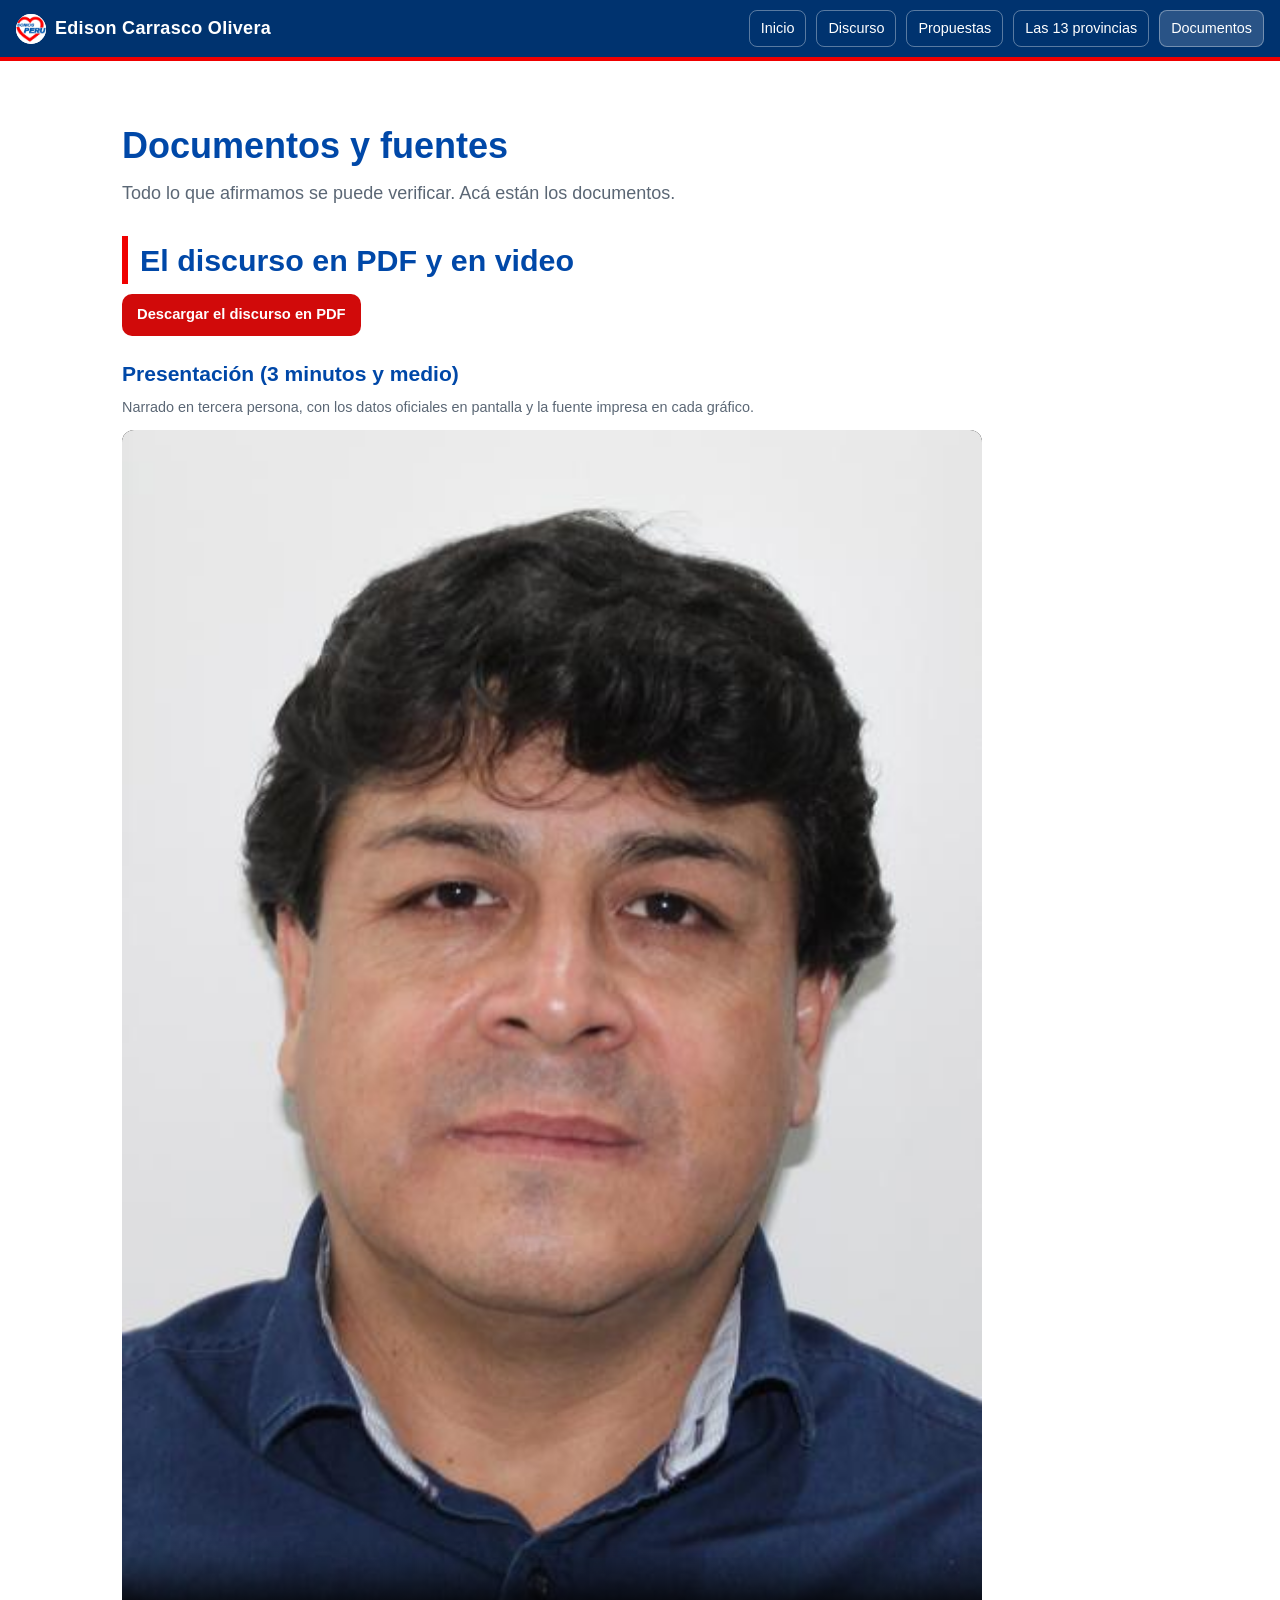
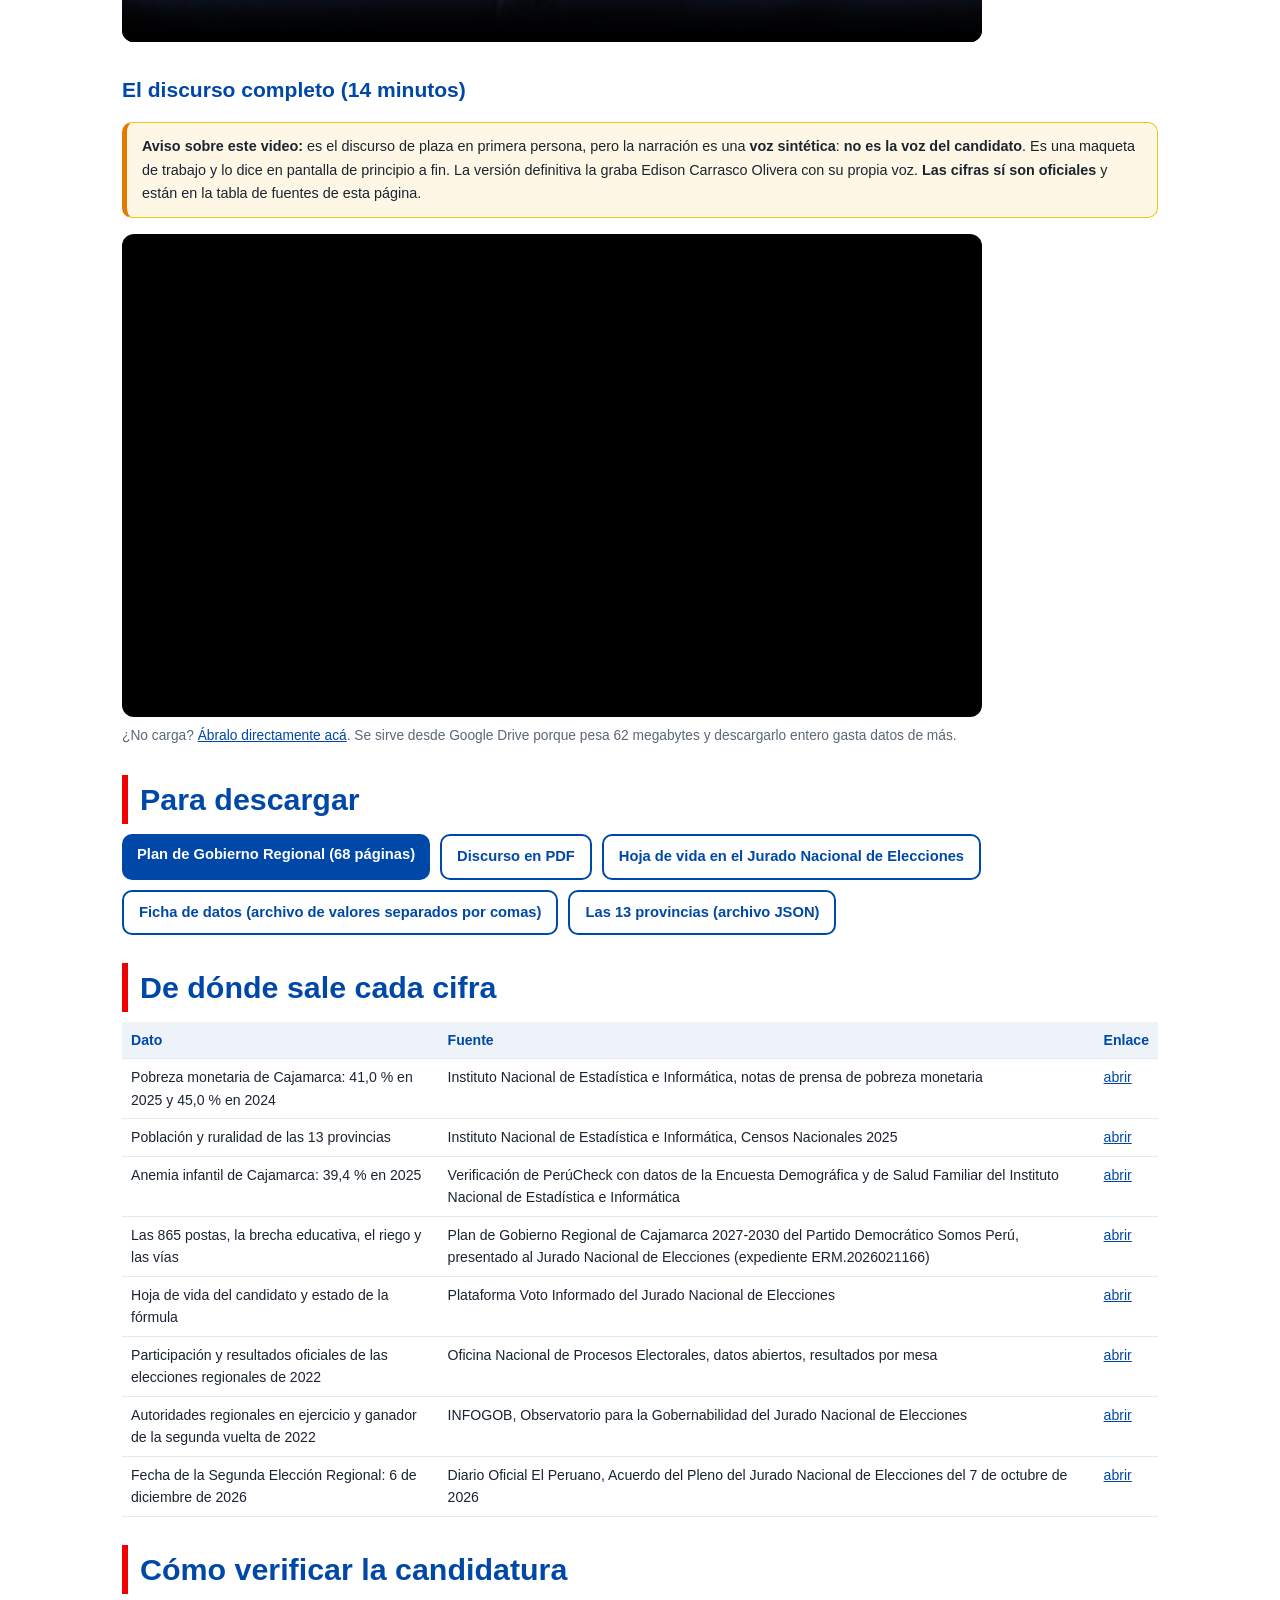
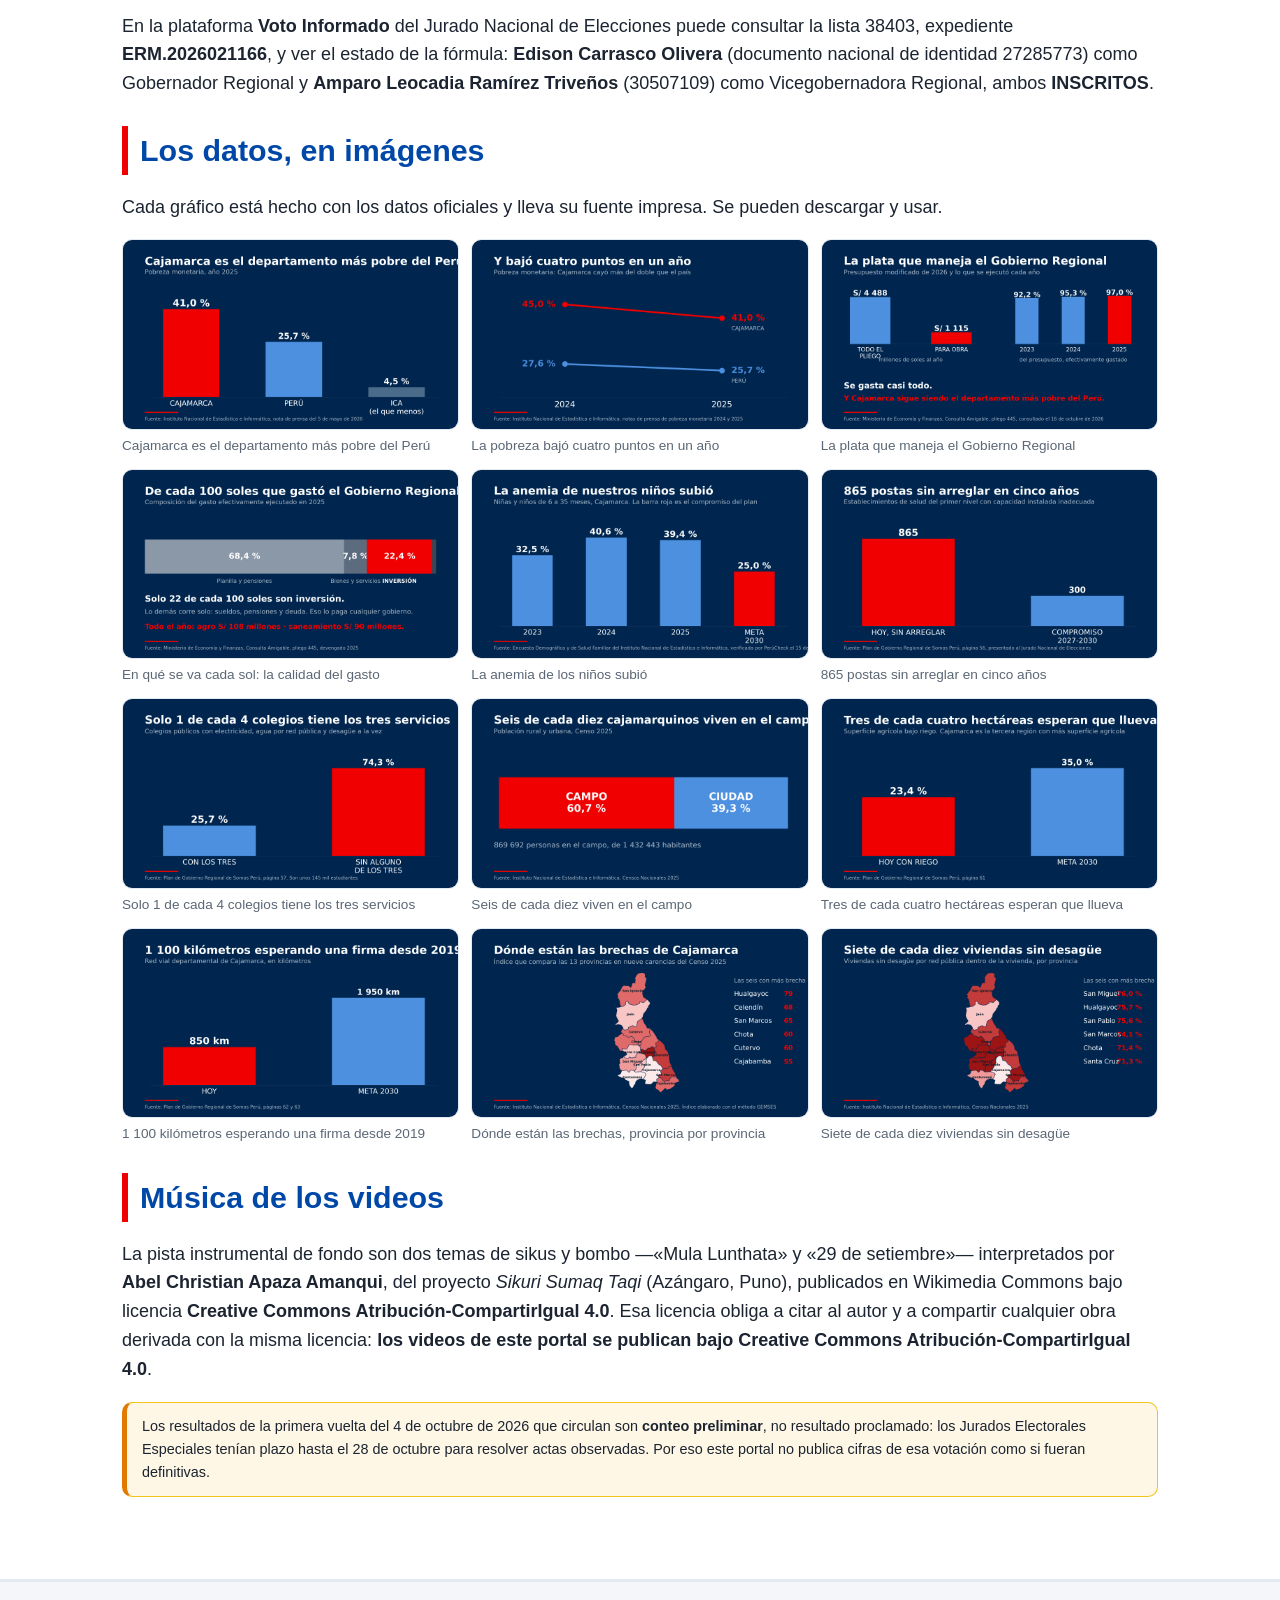
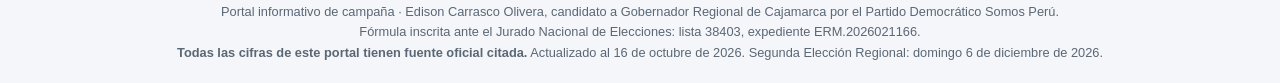
==== documentos.html @ fc95b67a "Video de presentacion en tercera persona y 12 graficos con los datos oficiales El video de presentac" ====
<!DOCTYPE html><html lang="es"><head><meta charset="utf-8"><meta name="viewport" content="width=device-width,initial-scale=1"><title>Documentos y fuentes · Edison Carrasco Olivera · Cajamarca 2026</title><meta name="description" content="Plan de Gobierno, hoja de vida ante el Jurado Nacional de Elecciones y la fuente de cada cifra."><link rel="stylesheet" href="assets/estilo.css?v=1"></head><body><div class="nav"><a class="brand" href="index.html"><img src="img/logo_somos_peru.png" alt="Somos Perú">Edison Carrasco Olivera</a><a class="l" href="index.html">Inicio</a><a class="l" href="discurso.html">Discurso</a><a class="l" href="ejes.html">Propuestas</a><a class="l" href="mapa.html">Las 13 provincias</a><a class="l on" href="documentos.html">Documentos</a></div>
<div class="wrap">
  <h1 style="color:var(--azul);margin-bottom:4px">Documentos y fuentes</h1>
  <p style="color:var(--muted);margin-top:0">Todo lo que afirmamos se puede verificar. Acá están los documentos.</p>

  <h2 class="sec">El discurso en PDF y en video</h2>
  <div class="btns">
    <a class="btn r" href="docs/Discurso_Carrasco_Cajamarca_2V.pdf">Descargar el discurso en PDF</a>
  </div>

  <h3 style="color:var(--azul);margin-bottom:6px">Presentación (3 minutos y medio)</h3>
  <p style="font-size:.9rem;color:var(--muted);margin:0 0 10px">Narrado en tercera persona, con los datos
  oficiales en pantalla y la fuente impresa en cada gráfico.</p>
  <video controls preload="metadata" playsinline style="width:100%;max-width:860px;border-radius:12px;background:#000"
         poster="img/carrasco_jne.jpg">
    <source src="docs/Video_Presentacion_Carrasco_Cajamarca.mp4" type="video/mp4">
    <track kind="subtitles" srclang="es" label="Español" src="docs/Video_Presentacion_Carrasco_Cajamarca.srt" default>
    Su navegador no puede reproducir el video. <a href="docs/Video_Presentacion_Carrasco_Cajamarca.mp4">Descárguelo acá</a>.
  </video>

  <h3 style="color:var(--azul);margin:22px 0 6px">El discurso completo (14 minutos)</h3>
  <div class="aviso"><b>Aviso sobre este video:</b> es el discurso de plaza en primera persona, pero la
  narración es una <b>voz sintética</b>: <b>no es la voz del candidato</b>. Es una maqueta de trabajo y lo
  dice en pantalla de principio a fin. La versión definitiva la graba Edison Carrasco Olivera con su propia
  voz. <b>Las cifras sí son oficiales</b> y están en la tabla de fuentes de esta página.</div>
  <div style="position:relative;width:100%;max-width:860px;aspect-ratio:16/9;border-radius:12px;overflow:hidden;background:#000">
    <iframe src="https://drive.google.com/file/d/1N2qUajOAjDN8LZeUhfcZclgG0S1lV17g/preview" allow="autoplay" allowfullscreen
            style="position:absolute;inset:0;width:100%;height:100%;border:0"
            title="Discurso completo de Edison Carrasco Olivera"></iframe>
  </div>
  <p style="font-size:.86rem;color:var(--muted);margin:8px 0 0">¿No carga?
  <a href="https://drive.google.com/file/d/1N2qUajOAjDN8LZeUhfcZclgG0S1lV17g/view" target="_blank" rel="noopener">Ábralo directamente acá</a>.
  Se sirve desde Google Drive porque pesa 62 megabytes y descargarlo entero gasta datos de más.</p>

  <h2 class="sec">Para descargar</h2>
  <div class="btns">
    <a class="btn" href="docs/plan_gobierno_somosperu_cajamarca.pdf">Plan de Gobierno Regional (68 páginas)</a>
    <a class="btn o" href="docs/Discurso_Carrasco_Cajamarca_2V.pdf">Discurso en PDF</a>
    <a class="btn o" href="https://votoinformado.jne.gob.pe/candidatos/hoja-vida/Hfk-Vvo4mOYxMpooA7Ka4Dhn9FzuBptI"
       target="_blank" rel="noopener">Hoja de vida en el Jurado Nacional de Elecciones</a>
    <a class="btn o" href="datos/ficha_datos.csv">Ficha de datos (archivo de valores separados por comas)</a>
    <a class="btn o" href="datos/provincias_cajamarca.json">Las 13 provincias (archivo JSON)</a>
  </div>

  <h2 class="sec">De dónde sale cada cifra</h2>
  <div class="tablewrap"><table class="t"><thead><tr><th>Dato</th><th>Fuente</th><th>Enlace</th></tr></thead>
  <tbody><tr><td>Pobreza monetaria de Cajamarca: 41,0 % en 2025 y 45,0 % en 2024</td><td>Instituto Nacional de Estadística e Informática, notas de prensa de pobreza monetaria</td><td><a href="https://www.gob.pe/institucion/inei/noticias/1387366-inei-pobreza-monetaria-alcanzo-al-25-7-de-la-poblacion-en-el-peru-durante-el-ano-2025" target="_blank" rel="noopener">abrir</a></td></tr><tr><td>Población y ruralidad de las 13 provincias</td><td>Instituto Nacional de Estadística e Informática, Censos Nacionales 2025</td><td><a href="https://censos2025.inei.gob.pe/resultados/descarga-de-datos/cuadros-estadisticos/tabulados/tabulados-poblacion" target="_blank" rel="noopener">abrir</a></td></tr><tr><td>Anemia infantil de Cajamarca: 39,4 % en 2025</td><td>Verificación de PerúCheck con datos de la Encuesta Demográfica y de Salud Familiar del Instituto Nacional de Estadística e Informática</td><td><a href="https://elbuho.pe/2026/10/segunda-vuelta-en-cajamarca-app-y-somos-peru-presentaron-cifras-equivocadas-sobre-anemia-infantil-en-planes-de-gobierno/" target="_blank" rel="noopener">abrir</a></td></tr><tr><td>Las 865 postas, la brecha educativa, el riego y las vías</td><td>Plan de Gobierno Regional de Cajamarca 2027-2030 del Partido Democrático Somos Perú, presentado al Jurado Nacional de Elecciones (expediente ERM.2026021166)</td><td><a href="https://votoinformado.jne.gob.pe/mpesije/docs/94c85c6d-c6ca-4ec0-ac9b-ed43d3d79d2b.pdf" target="_blank" rel="noopener">abrir</a></td></tr><tr><td>Hoja de vida del candidato y estado de la fórmula</td><td>Plataforma Voto Informado del Jurado Nacional de Elecciones</td><td><a href="https://votoinformado.jne.gob.pe/candidatos/hoja-vida/Hfk-Vvo4mOYxMpooA7Ka4Dhn9FzuBptI" target="_blank" rel="noopener">abrir</a></td></tr><tr><td>Participación y resultados oficiales de las elecciones regionales de 2022</td><td>Oficina Nacional de Procesos Electorales, datos abiertos, resultados por mesa</td><td><a href="https://www.datosabiertos.gob.pe/dataset/resultados-por-mesa-de-las-elecciones-de-gobernadores-y-vicegobernadores-regionales-2022" target="_blank" rel="noopener">abrir</a></td></tr><tr><td>Autoridades regionales en ejercicio y ganador de la segunda vuelta de 2022</td><td>INFOGOB, Observatorio para la Gobernabilidad del Jurado Nacional de Elecciones</td><td><a href="https://infogob.jne.gob.pe/Localidad/Peru/cajamarca_procesos-electorales_SHD5KdvhNg==72" target="_blank" rel="noopener">abrir</a></td></tr><tr><td>Fecha de la Segunda Elección Regional: 6 de diciembre de 2026</td><td>Diario Oficial El Peruano, Acuerdo del Pleno del Jurado Nacional de Elecciones del 7 de octubre de 2026</td><td><a href="https://elperuano.pe/noticia/306580-jne-oficializa-el-6-de-diciembre-como-fecha-de-la-segunda-vuelta-regional" target="_blank" rel="noopener">abrir</a></td></tr></tbody></table></div>

  <h2 class="sec">Cómo verificar la candidatura</h2>
  <p>En la plataforma <b>Voto Informado</b> del Jurado Nacional de Elecciones puede consultar la lista 38403,
  expediente <b>ERM.2026021166</b>, y ver el estado de la fórmula: <b>Edison Carrasco Olivera</b> (documento
  nacional de identidad 27285773) como Gobernador Regional y <b>Amparo Leocadia Ramírez Triveños</b> (30507109)
  como Vicegobernadora Regional, ambos <b>INSCRITOS</b>.</p>
  <h2 class="sec">Los datos, en imágenes</h2>
  <p>Cada gráfico está hecho con los datos oficiales y lleva su fuente impresa. Se pueden descargar y usar.</p>
  <div style="display:grid;grid-template-columns:repeat(auto-fit,minmax(300px,1fr));gap:12px">
<a href="img/graficos/01_pobreza_comparada.png" target="_blank" rel="noopener" style="text-decoration:none"><img src="img/graficos/01_pobreza_comparada.png" alt="Cajamarca es el departamento más pobre del Perú" loading="lazy" style="width:100%;border-radius:10px;border:1px solid var(--linea);display:block"><span style="display:block;font-size:.85rem;color:var(--muted);margin-top:5px">Cajamarca es el departamento más pobre del Perú</span></a><a href="img/graficos/02_pobreza_bajo.png" target="_blank" rel="noopener" style="text-decoration:none"><img src="img/graficos/02_pobreza_bajo.png" alt="La pobreza bajó cuatro puntos en un año" loading="lazy" style="width:100%;border-radius:10px;border:1px solid var(--linea);display:block"><span style="display:block;font-size:.85rem;color:var(--muted);margin-top:5px">La pobreza bajó cuatro puntos en un año</span></a><a href="img/graficos/11_presupuesto.png" target="_blank" rel="noopener" style="text-decoration:none"><img src="img/graficos/11_presupuesto.png" alt="La plata que maneja el Gobierno Regional" loading="lazy" style="width:100%;border-radius:10px;border:1px solid var(--linea);display:block"><span style="display:block;font-size:.85rem;color:var(--muted);margin-top:5px">La plata que maneja el Gobierno Regional</span></a><a href="img/graficos/12_calidad_gasto.png" target="_blank" rel="noopener" style="text-decoration:none"><img src="img/graficos/12_calidad_gasto.png" alt="En qué se va cada sol: la calidad del gasto" loading="lazy" style="width:100%;border-radius:10px;border:1px solid var(--linea);display:block"><span style="display:block;font-size:.85rem;color:var(--muted);margin-top:5px">En qué se va cada sol: la calidad del gasto</span></a><a href="img/graficos/03_anemia_serie.png" target="_blank" rel="noopener" style="text-decoration:none"><img src="img/graficos/03_anemia_serie.png" alt="La anemia de los niños subió" loading="lazy" style="width:100%;border-radius:10px;border:1px solid var(--linea);display:block"><span style="display:block;font-size:.85rem;color:var(--muted);margin-top:5px">La anemia de los niños subió</span></a><a href="img/graficos/07_postas.png" target="_blank" rel="noopener" style="text-decoration:none"><img src="img/graficos/07_postas.png" alt="865 postas sin arreglar en cinco años" loading="lazy" style="width:100%;border-radius:10px;border:1px solid var(--linea);display:block"><span style="display:block;font-size:.85rem;color:var(--muted);margin-top:5px">865 postas sin arreglar en cinco años</span></a><a href="img/graficos/08_colegios.png" target="_blank" rel="noopener" style="text-decoration:none"><img src="img/graficos/08_colegios.png" alt="Solo 1 de cada 4 colegios tiene los tres servicios" loading="lazy" style="width:100%;border-radius:10px;border:1px solid var(--linea);display:block"><span style="display:block;font-size:.85rem;color:var(--muted);margin-top:5px">Solo 1 de cada 4 colegios tiene los tres servicios</span></a><a href="img/graficos/06_ruralidad.png" target="_blank" rel="noopener" style="text-decoration:none"><img src="img/graficos/06_ruralidad.png" alt="Seis de cada diez viven en el campo" loading="lazy" style="width:100%;border-radius:10px;border:1px solid var(--linea);display:block"><span style="display:block;font-size:.85rem;color:var(--muted);margin-top:5px">Seis de cada diez viven en el campo</span></a><a href="img/graficos/09_riego.png" target="_blank" rel="noopener" style="text-decoration:none"><img src="img/graficos/09_riego.png" alt="Tres de cada cuatro hectáreas esperan que llueva" loading="lazy" style="width:100%;border-radius:10px;border:1px solid var(--linea);display:block"><span style="display:block;font-size:.85rem;color:var(--muted);margin-top:5px">Tres de cada cuatro hectáreas esperan que llueva</span></a><a href="img/graficos/10_vias.png" target="_blank" rel="noopener" style="text-decoration:none"><img src="img/graficos/10_vias.png" alt="1 100 kilómetros esperando una firma desde 2019" loading="lazy" style="width:100%;border-radius:10px;border:1px solid var(--linea);display:block"><span style="display:block;font-size:.85rem;color:var(--muted);margin-top:5px">1 100 kilómetros esperando una firma desde 2019</span></a><a href="img/graficos/05_mapa_brecha.png" target="_blank" rel="noopener" style="text-decoration:none"><img src="img/graficos/05_mapa_brecha.png" alt="Dónde están las brechas, provincia por provincia" loading="lazy" style="width:100%;border-radius:10px;border:1px solid var(--linea);display:block"><span style="display:block;font-size:.85rem;color:var(--muted);margin-top:5px">Dónde están las brechas, provincia por provincia</span></a><a href="img/graficos/04_mapa_desague.png" target="_blank" rel="noopener" style="text-decoration:none"><img src="img/graficos/04_mapa_desague.png" alt="Siete de cada diez viviendas sin desagüe" loading="lazy" style="width:100%;border-radius:10px;border:1px solid var(--linea);display:block"><span style="display:block;font-size:.85rem;color:var(--muted);margin-top:5px">Siete de cada diez viviendas sin desagüe</span></a>
  </div>

  <h2 class="sec">Música de los videos</h2>
  <p>La pista instrumental de fondo son dos temas de sikus y bombo —«Mula Lunthata» y «29 de setiembre»—
  interpretados por <b>Abel Christian Apaza Amanqui</b>, del proyecto <i>Sikuri Sumaq Taqi</i> (Azángaro, Puno),
  publicados en Wikimedia Commons bajo licencia <b>Creative Commons Atribución-CompartirIgual 4.0</b>.
  Esa licencia obliga a citar al autor y a compartir cualquier obra derivada con la misma licencia:
  <b>los videos de este portal se publican bajo Creative Commons Atribución-CompartirIgual 4.0</b>.</p>

  <div class="aviso">Los resultados de la primera vuelta del 4 de octubre de 2026 que circulan son
  <b>conteo preliminar</b>, no resultado proclamado: los Jurados Electorales Especiales tenían plazo hasta el
  28 de octubre para resolver actas observadas. Por eso este portal no publica cifras de esa votación como si
  fueran definitivas.</div>
</div><footer>Portal informativo de campaña · Edison Carrasco Olivera, candidato a Gobernador Regional de Cajamarca por el Partido Democrático Somos Perú.<br>Fórmula inscrita ante el Jurado Nacional de Elecciones: lista 38403, expediente ERM.2026021166.<br><b>Todas las cifras de este portal tienen fuente oficial citada.</b> Actualizado al 16 de octubre de 2026. Segunda Elección Regional: domingo 6 de diciembre de 2026.</footer></body></html>
---- assets/estilo.css ----
:root{
  --rojo:#d10a0a;--rojo-vivo:#f00000;--azul:#0048a8;--azul-osc:#00336f;
  --gris:#f4f6f9;--txt:#1b2430;--muted:#5b6775;--linea:#e3e9f1;
  /* semáforo GEMSES: semántico, no se cambia por marca */
  --critico:#b3261e;--alto:#e07a00;--medio:#e0c200;--bajo:#2e7d32;
}
*{box-sizing:border-box}html{scroll-behavior:smooth}
body{margin:0;font-family:Segoe UI,Roboto,Helvetica,Arial,sans-serif;color:var(--txt);background:#fff;
 line-height:1.6;font-size:clamp(15px,1.05vw + 10px,18px)}
a{color:var(--azul)}
.nav{position:sticky;top:0;z-index:30;background:var(--azul-osc);color:#fff;display:flex;align-items:center;
 gap:10px;padding:10px 16px;flex-wrap:wrap;border-bottom:4px solid var(--rojo-vivo)}
.nav .brand{font-weight:800;letter-spacing:.3px;flex:1;min-width:170px;text-decoration:none;color:#fff;
 display:flex;align-items:center;gap:9px}
.nav .brand img{height:30px;width:30px;border-radius:50%;background:#fff;object-fit:contain}
.nav a.l{color:#fff;text-decoration:none;padding:6px 11px;border-radius:8px;font-size:.9rem;
 border:1px solid rgba(255,255,255,.35)}
.nav a.l.on,.nav a.l:hover{background:rgba(255,255,255,.16)}
.hero{background:linear-gradient(165deg,#00264f,var(--azul))}
.hero .ph{display:flex;align-items:center;justify-content:center;gap:clamp(12px,4vw,48px);
 padding:clamp(14px,3vw,30px);flex-wrap:wrap}
.hero img.foto{display:block;max-width:min(100%,330px);max-height:60vh;width:auto;height:auto;border-radius:14px;
 box-shadow:0 10px 30px rgba(0,0,0,.4);border:4px solid var(--rojo-vivo)}
.hero img.logo{width:clamp(110px,15vw,180px);height:auto;background:#fff;border-radius:14px;padding:8px}
.hero .ov{background:var(--azul-osc);color:#fff;padding:clamp(14px,3vw,28px) clamp(16px,5vw,60px);
 text-align:center;border-top:5px solid var(--rojo-vivo)}
.hero h1{margin:0;font-size:clamp(1.55rem,4.4vw,2.9rem);line-height:1.12}
.hero p{margin:7px 0 0;font-size:clamp(.95rem,1.8vw,1.2rem);opacity:.95}
.hero .fecha{color:#ffd9d9;font-weight:800;font-size:clamp(1.05rem,2.3vw,1.5rem);margin-top:10px}
.wrap{max-width:1100px;margin:0 auto;padding:clamp(14px,3vw,32px)}
.cards{display:grid;grid-template-columns:repeat(auto-fit,minmax(230px,1fr));gap:14px}
.card{background:#fff;border:1px solid var(--linea);border-radius:14px;padding:18px;
 box-shadow:0 2px 12px rgba(0,51,111,.07);text-decoration:none;color:var(--txt);display:block;transition:transform .15s}
.card:hover{transform:translateY(-2px)}
.card h3{margin:0 0 6px;color:var(--azul);font-size:1.1rem}
.card p{margin:0;color:var(--muted);font-size:.92rem}
.kpis{display:grid;grid-template-columns:repeat(auto-fit,minmax(160px,1fr));gap:10px;margin:18px 0}
.kpi{background:linear-gradient(180deg,#fff,var(--gris));border:1px solid var(--linea);border-radius:12px;
 padding:13px;border-top:3px solid var(--rojo-vivo)}
.kpi b{display:block;font-size:clamp(1.3rem,3vw,1.85rem);color:var(--azul);line-height:1.1}
.kpi small{color:var(--muted);font-size:.82rem;display:block;margin-top:3px}
h2.sec{color:var(--azul);font-size:clamp(1.3rem,2.6vw,1.9rem);margin:28px 0 10px;
 border-left:6px solid var(--rojo-vivo);padding-left:12px}
.doc p{text-align:justify;margin:0 0 .95em}
.doc h2{color:var(--azul);margin-top:1.7em;font-size:clamp(1.15rem,2.2vw,1.5rem)}
.doc blockquote{margin:0 0 1em;padding:9px 14px;border-left:4px solid var(--rojo-vivo);background:var(--gris);
 color:var(--muted);font-size:.92rem}
.btns{display:flex;gap:10px;flex-wrap:wrap;margin:10px 0 18px}
.btn{display:inline-block;background:var(--azul);color:#fff;text-decoration:none;padding:9px 15px;
 border-radius:10px;font-weight:600;font-size:.92rem}
.btn.o{background:#fff;color:var(--azul);border:2px solid var(--azul)}
.btn.r{background:var(--rojo);color:#fff}
footer{background:var(--gris);color:var(--muted);font-size:.8rem;padding:20px;text-align:center;
 margin-top:34px;line-height:1.6;border-top:3px solid var(--linea)}
table.t{width:100%;border-collapse:collapse;font-size:.88rem}
table.t th,table.t td{padding:7px 9px;border-bottom:1px solid var(--linea);text-align:left;vertical-align:top}
table.t th{background:#eef3fa;color:var(--azul);position:sticky;top:0}
table.t td.n,table.t th.n{text-align:right;font-variant-numeric:tabular-nums}
.tablewrap{overflow-x:auto;-webkit-overflow-scrolling:touch;max-height:70vh}
.eje{scroll-margin-top:72px;border-radius:16px;padding:clamp(16px,3vw,28px);margin:14px 0;color:#fff;
 background:linear-gradient(135deg,var(--azul-osc),var(--azul));box-shadow:0 6px 22px rgba(0,51,111,.18)}
.eje.alt{background:linear-gradient(135deg,#8c0b0b,var(--rojo))}
.eje .n{font-size:.82rem;opacity:.85;letter-spacing:2px;text-transform:uppercase}
.eje h2{margin:4px 0 10px;font-size:clamp(1.2rem,2.8vw,1.75rem);line-height:1.18;color:#fff;border:0;padding:0}
.eje .grid{display:grid;grid-template-columns:repeat(auto-fit,minmax(235px,1fr));gap:12px}
.eje .box{background:rgba(255,255,255,.12);border:1px solid rgba(255,255,255,.22);border-radius:12px;padding:13px}
.eje .box h4{margin:0 0 5px;font-size:.95rem;text-transform:uppercase;letter-spacing:.5px;opacity:.9}
.eje .box p{margin:0;font-size:.93rem}
.badge{display:inline-block;padding:2px 9px;border-radius:999px;font-size:.74rem;font-weight:700;color:#fff}
.badge.CRITICO{background:var(--critico)}.badge.ALTO{background:var(--alto)}
.badge.MEDIO{background:var(--medio);color:#3a3000}.badge.BAJO{background:var(--bajo)}
.aviso{background:#fff7e6;border:1px solid #f0c419;border-left:5px solid #e07a00;border-radius:10px;
 padding:12px 15px;font-size:.9rem;margin:16px 0}
@media (max-width:520px){.nav .brand{min-width:100%}.hero img.logo{width:92px}}
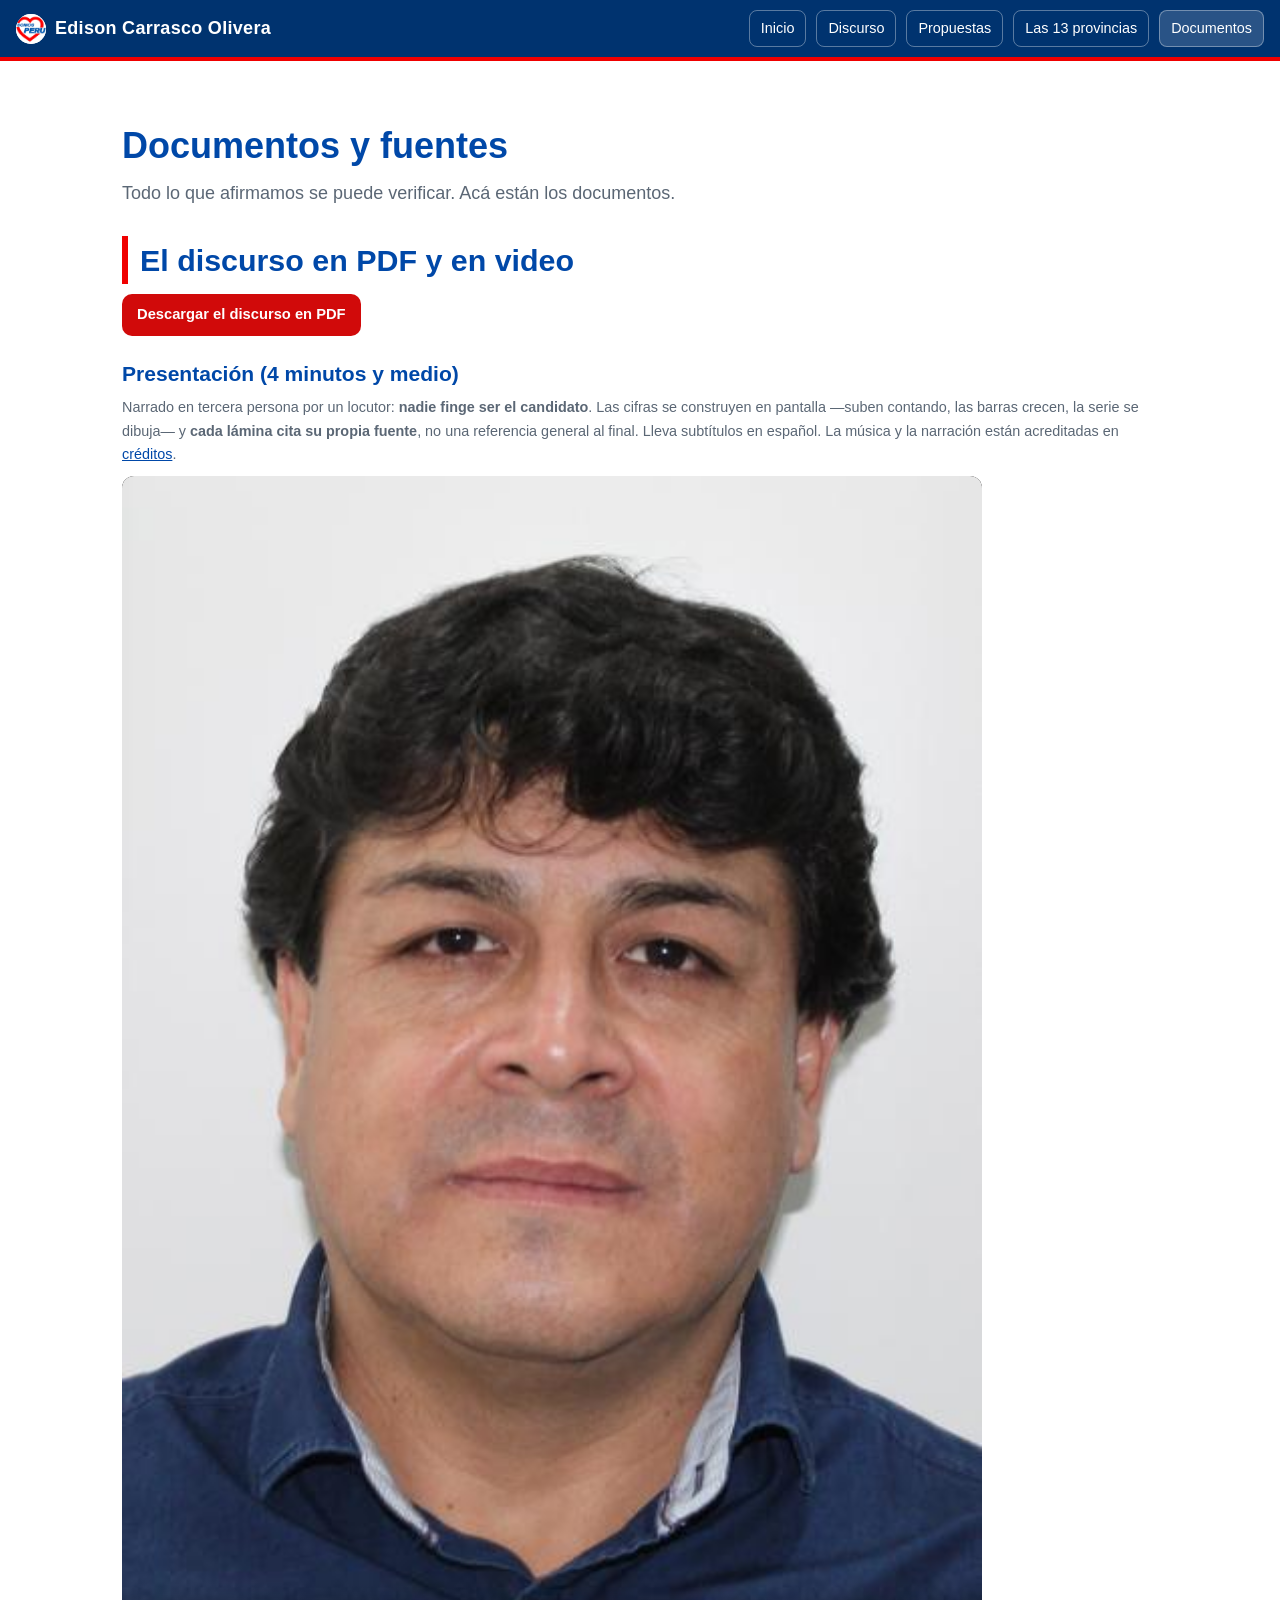
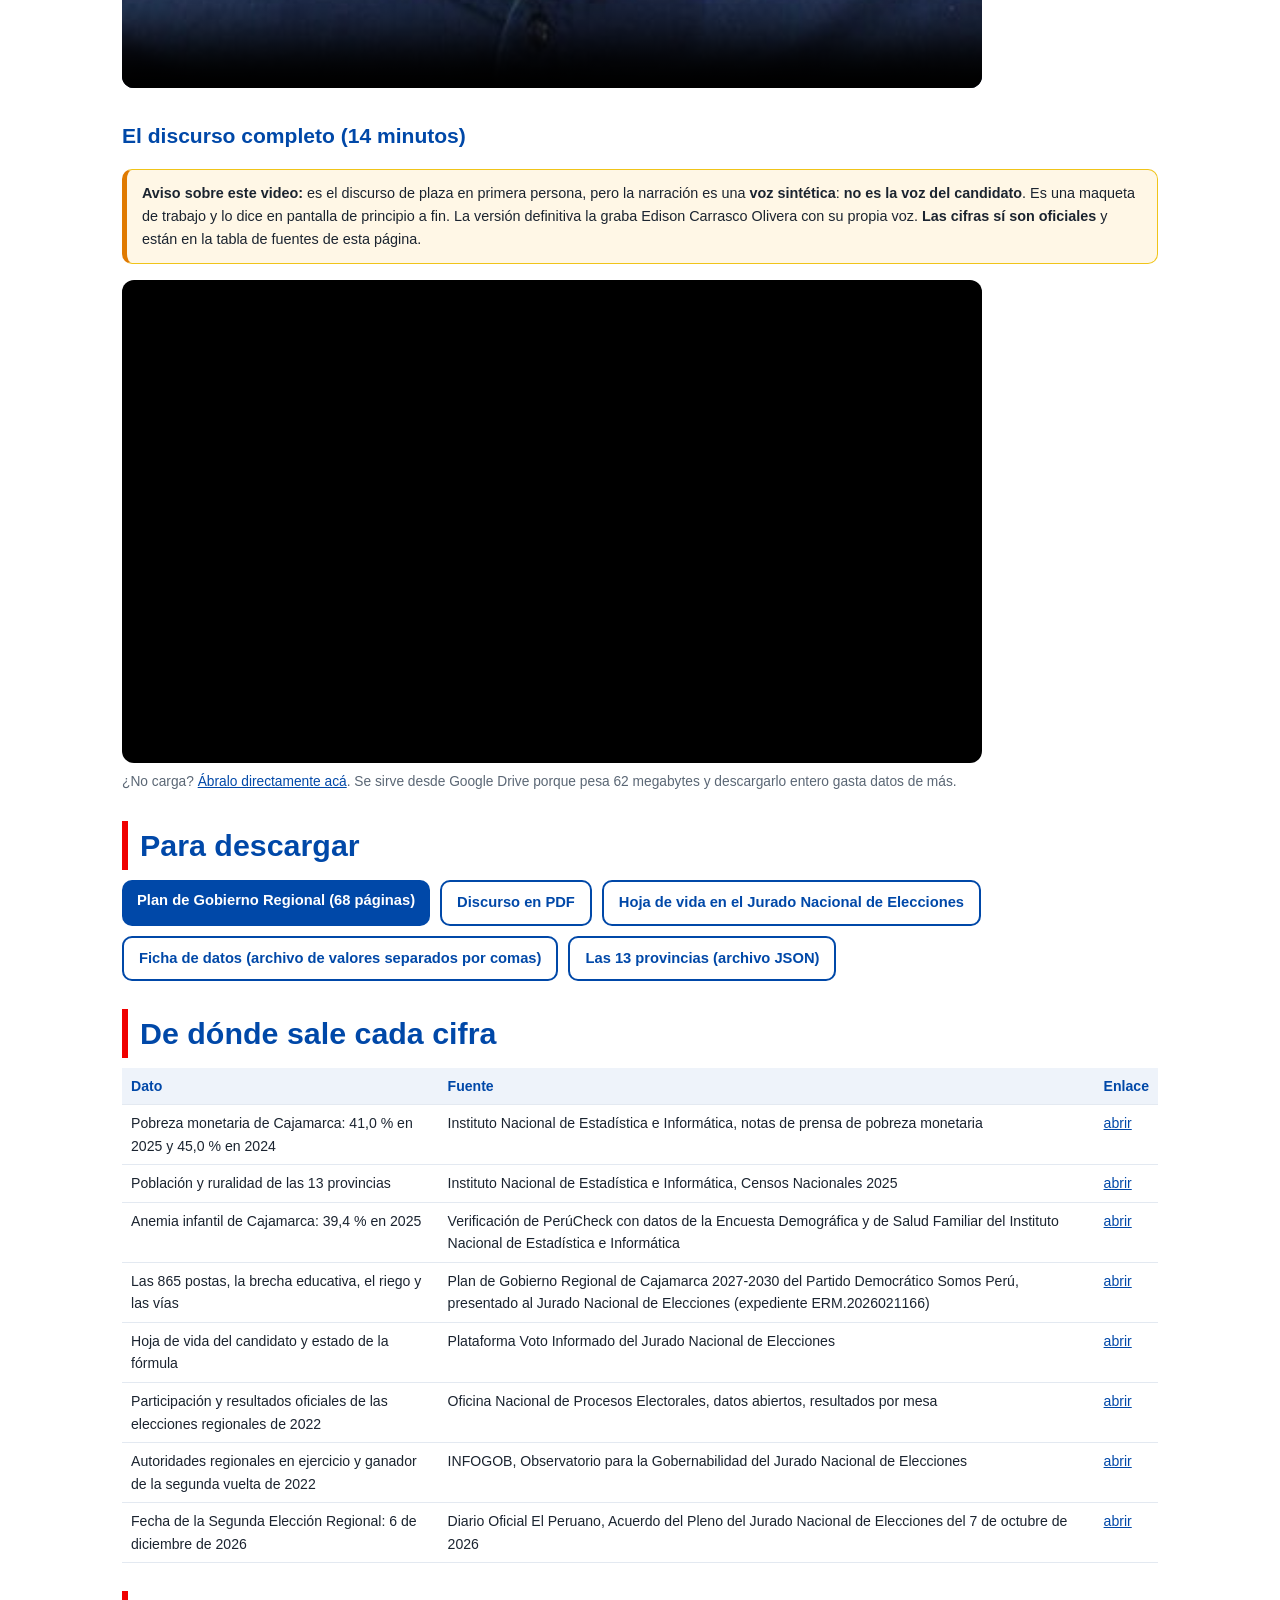
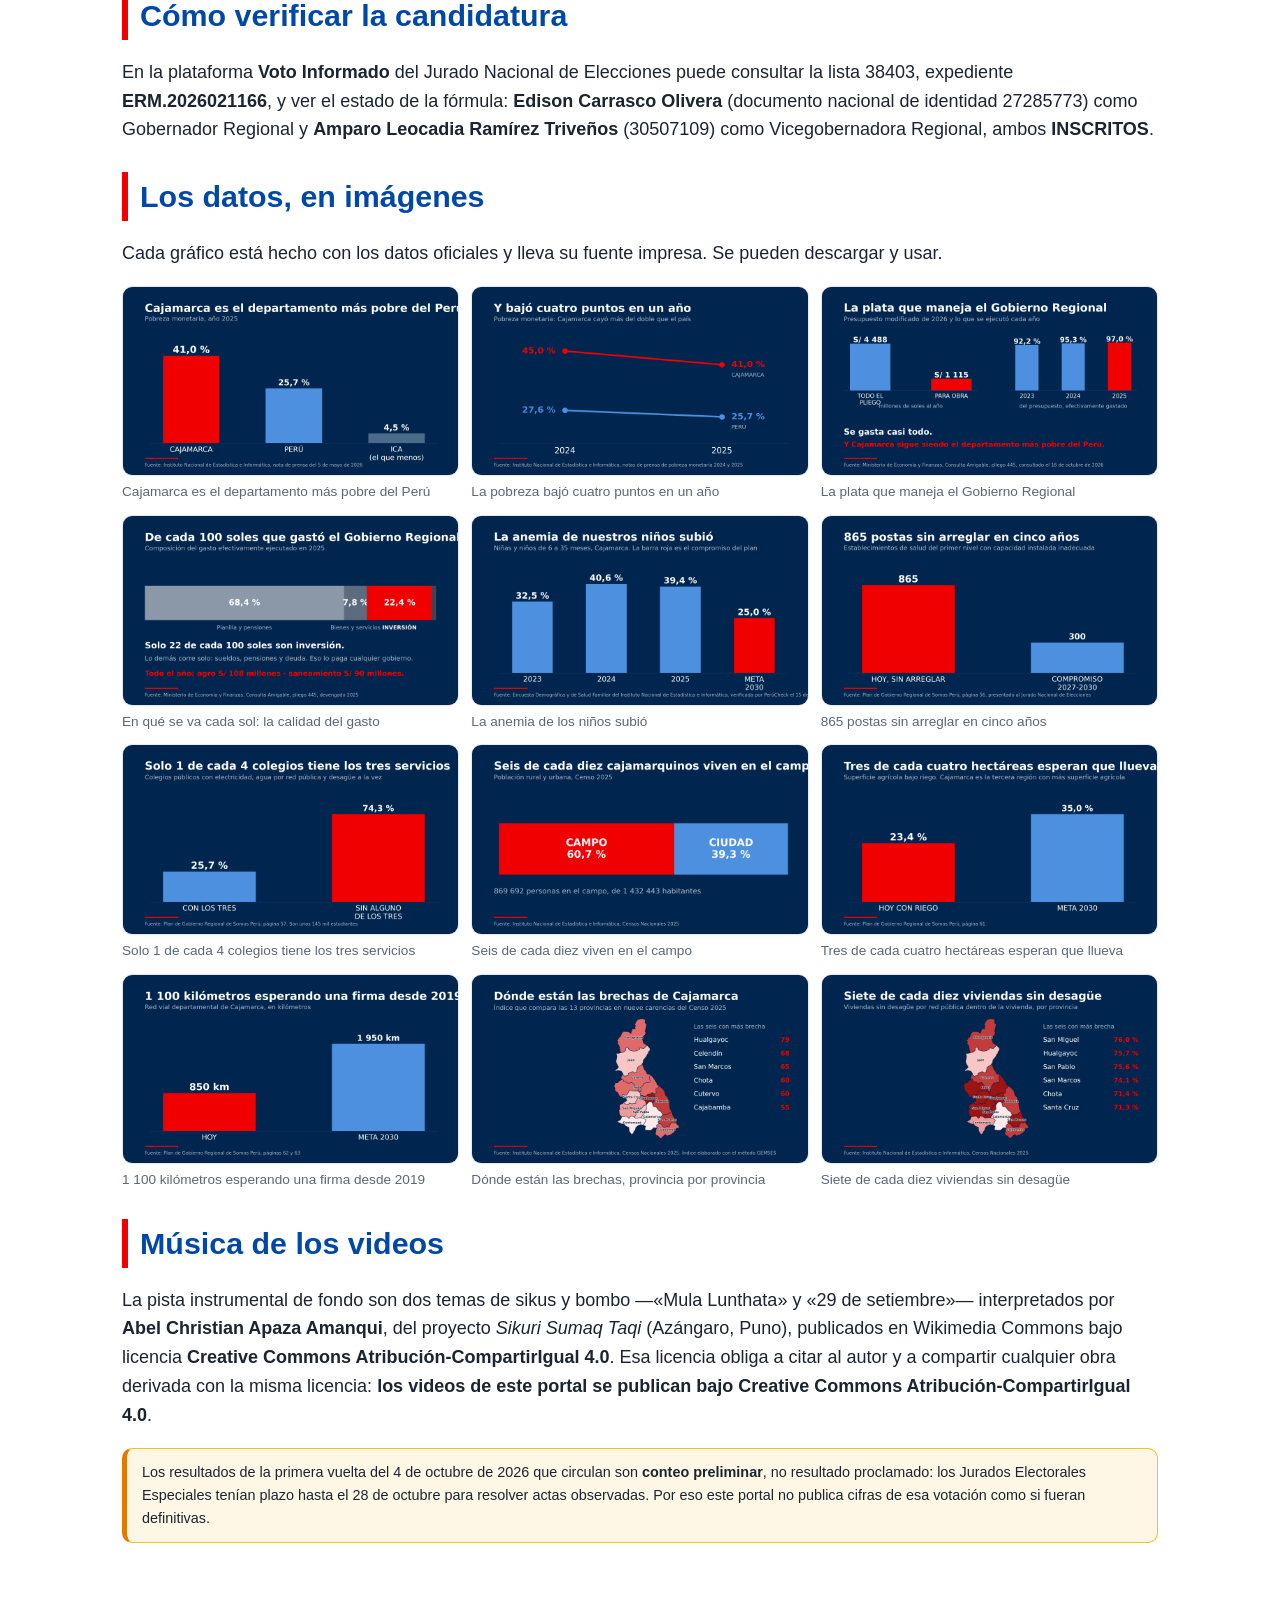
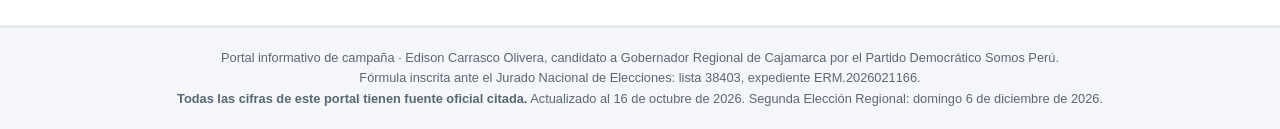
==== commit 6e335c4a: "Video de presentacion rehecho con HyperFrames: 16 escenas animadas, voz de locutor, cada lamina con " ====
--- a/documentos.html
+++ b/documentos.html
@@ -8,9 +8,12 @@
     <a class="btn r" href="docs/Discurso_Carrasco_Cajamarca_2V.pdf">Descargar el discurso en PDF</a>
   </div>
 
-  <h3 style="color:var(--azul);margin-bottom:6px">Presentación (3 minutos y medio)</h3>
-  <p style="font-size:.9rem;color:var(--muted);margin:0 0 10px">Narrado en tercera persona, con los datos
-  oficiales en pantalla y la fuente impresa en cada gráfico.</p>
+  <h3 style="color:var(--azul);margin-bottom:6px">Presentación (4 minutos y medio)</h3>
+  <p style="font-size:.9rem;color:var(--muted);margin:0 0 10px">Narrado en tercera persona por un locutor:
+  <b>nadie finge ser el candidato</b>. Las cifras se construyen en pantalla —suben contando, las barras
+  crecen, la serie se dibuja— y <b>cada lámina cita su propia fuente</b>, no una referencia general al
+  final. Lleva subtítulos en español. La música y la narración están acreditadas en
+  <a href="docs/CREDITOS_MUSICA.md">créditos</a>.</p>
   <video controls preload="metadata" playsinline style="width:100%;max-width:860px;border-radius:12px;background:#000"
          poster="img/carrasco_jne.jpg">
     <source src="docs/Video_Presentacion_Carrasco_Cajamarca.mp4" type="video/mp4">
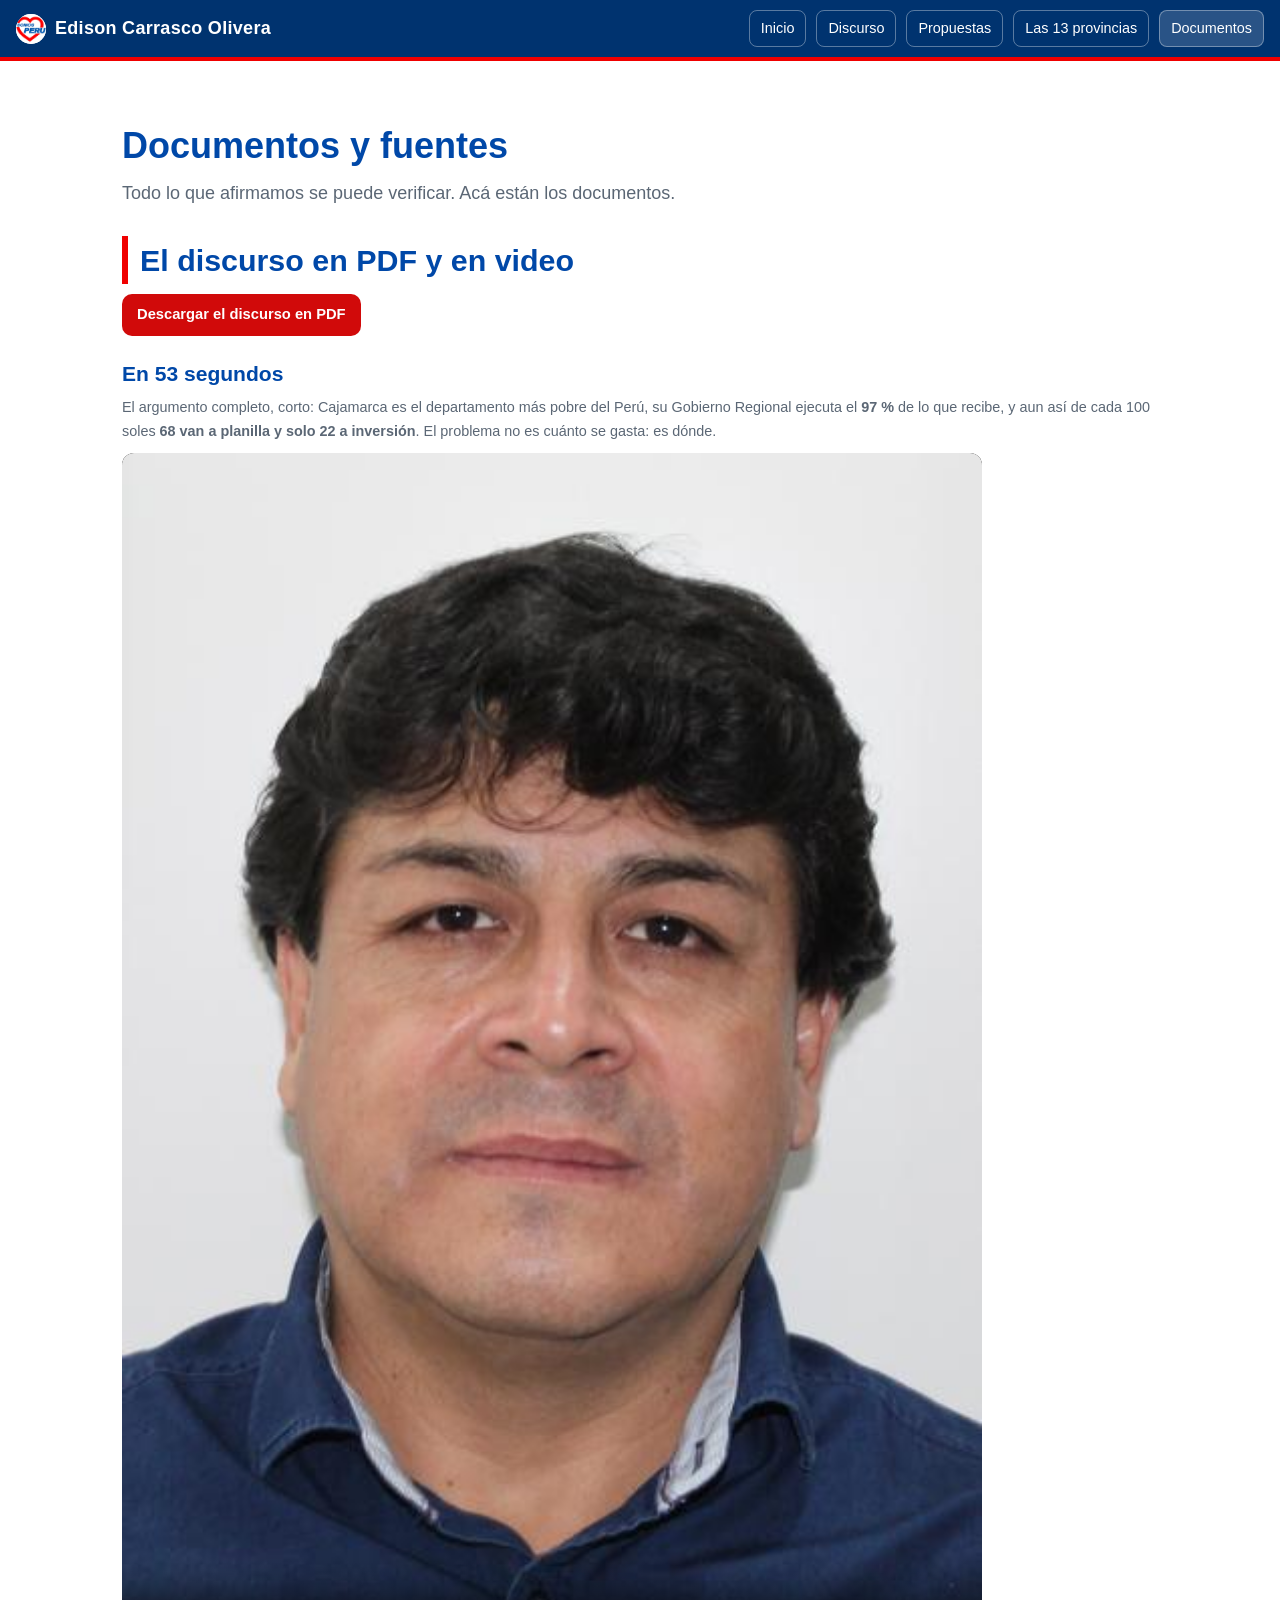
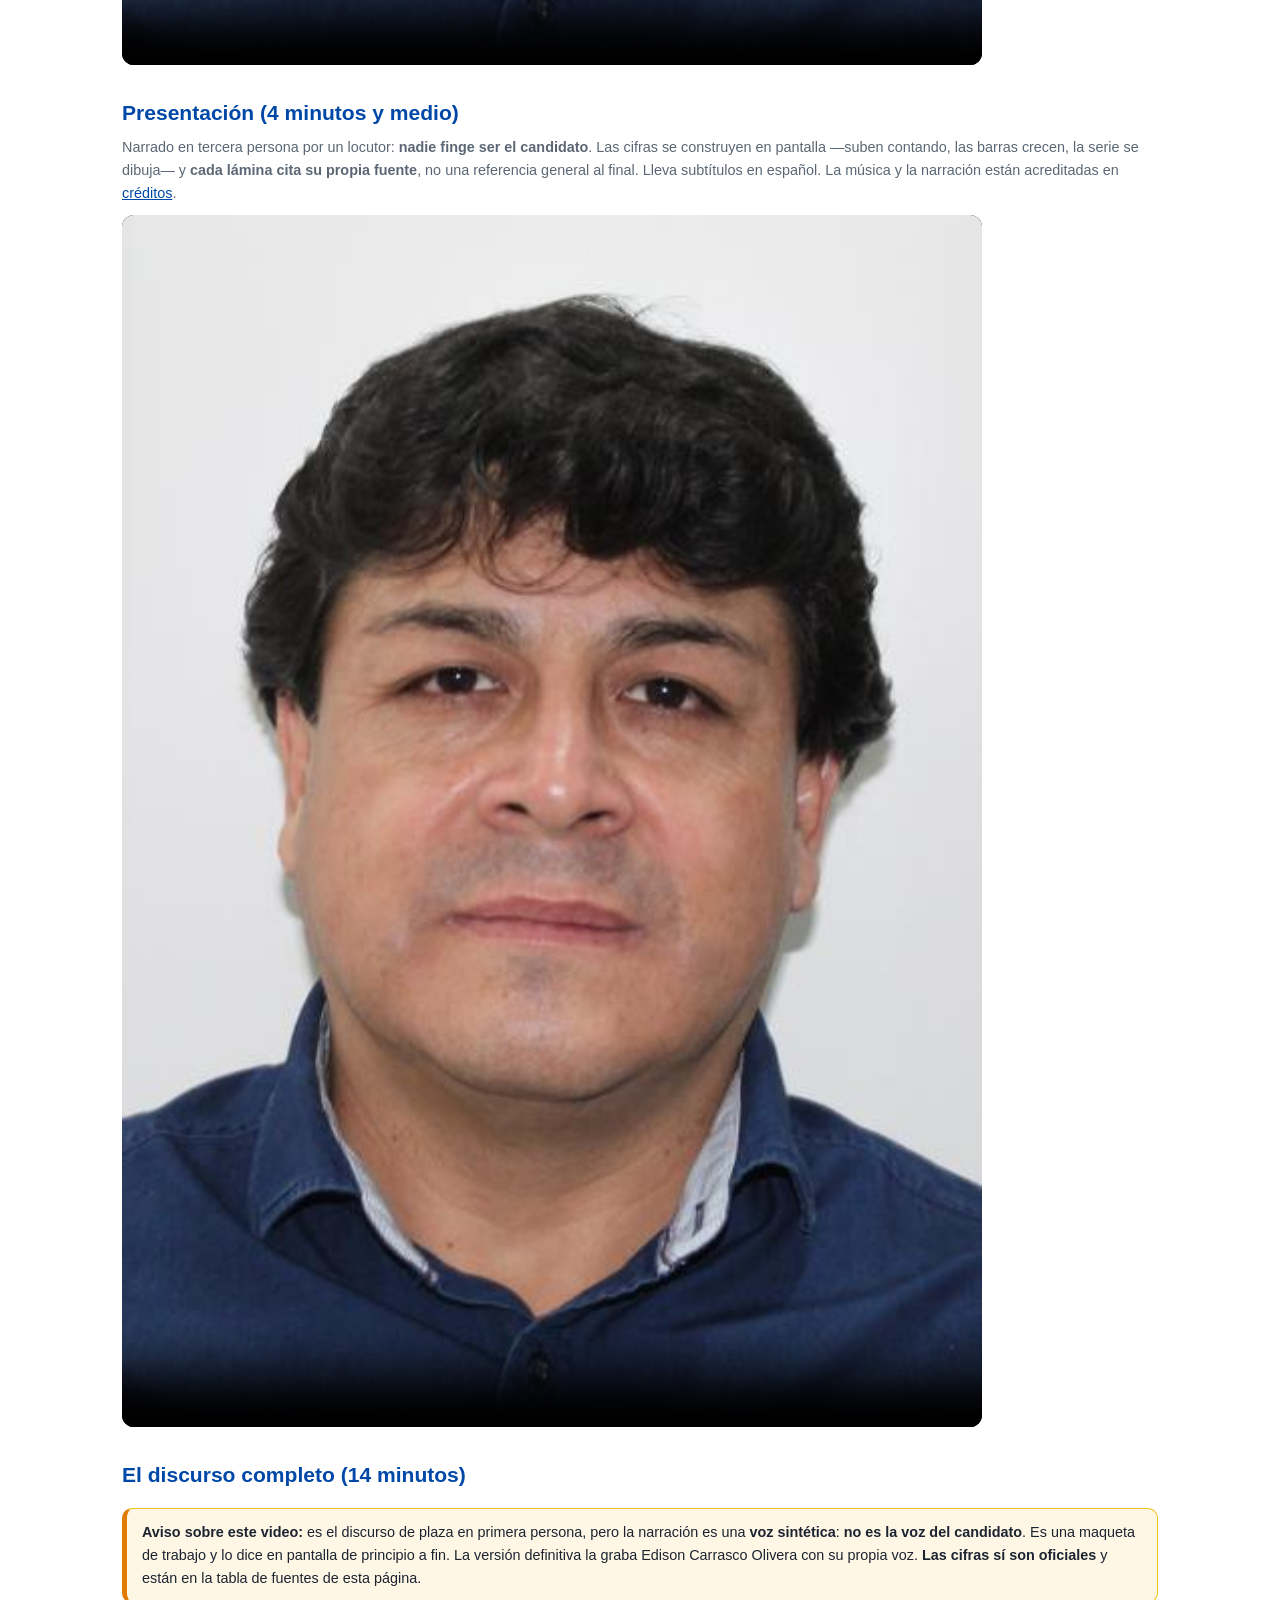
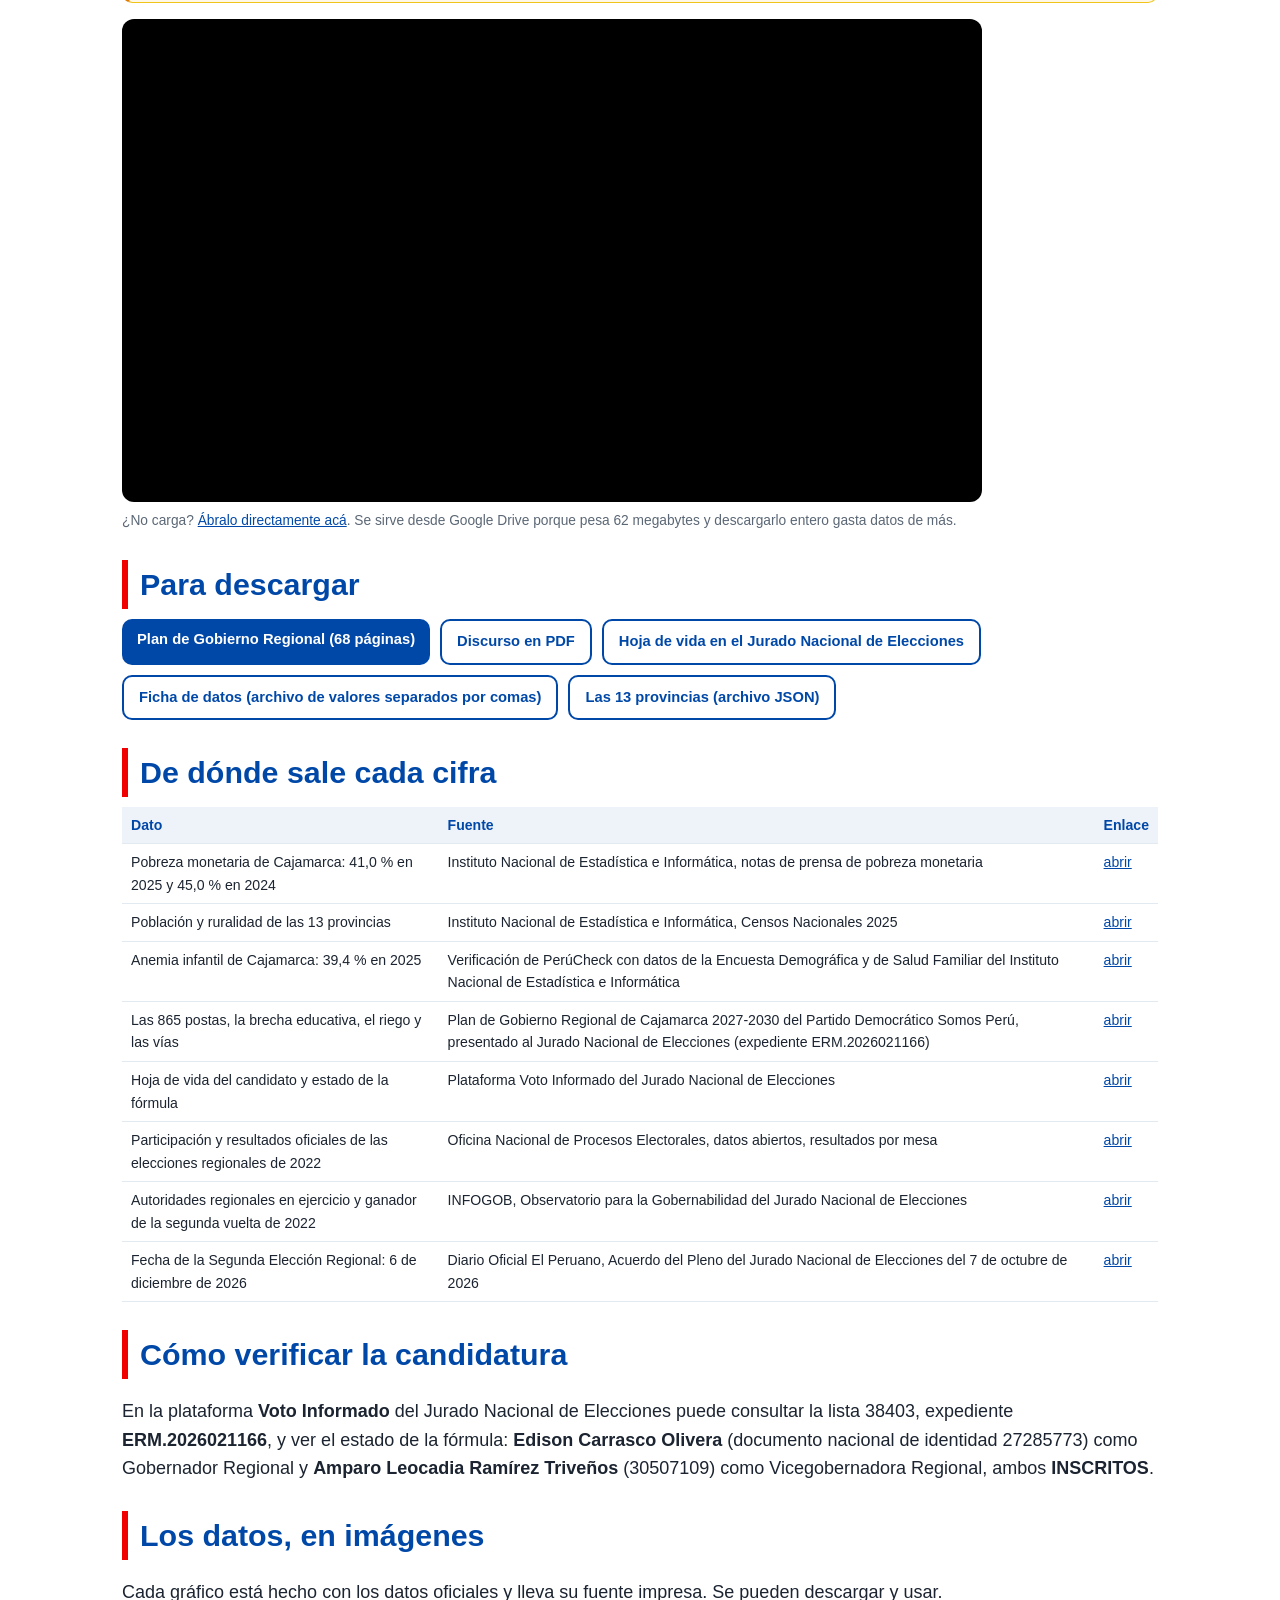
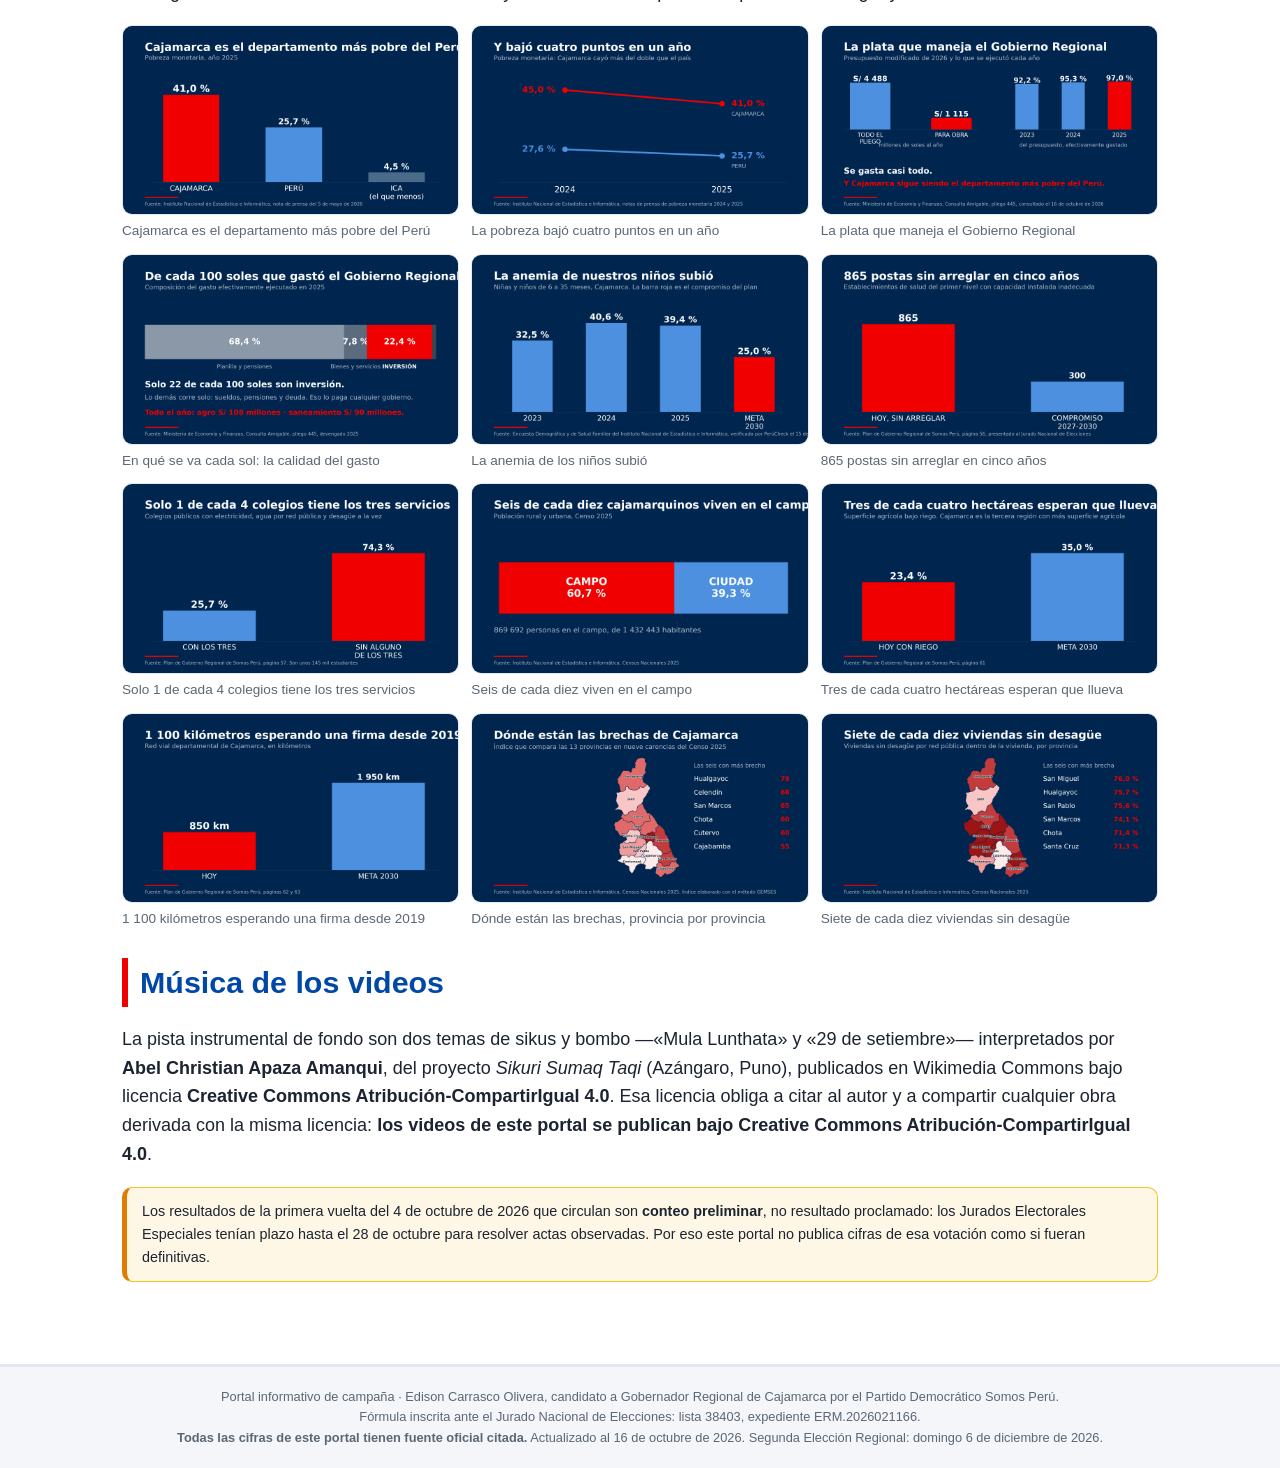
==== commit e52f23e2: "Spot de 53 segundos en la pagina de documentos, antes del video completo El argumento en seis frases" ====
--- a/documentos.html
+++ b/documentos.html
@@ -8,7 +8,19 @@
     <a class="btn r" href="docs/Discurso_Carrasco_Cajamarca_2V.pdf">Descargar el discurso en PDF</a>
   </div>
 
-  <h3 style="color:var(--azul);margin-bottom:6px">Presentación (4 minutos y medio)</h3>
+  <h3 style="color:var(--azul);margin-bottom:6px">En 53 segundos</h3>
+  <p style="font-size:.9rem;color:var(--muted);margin:0 0 10px">El argumento completo, corto: Cajamarca
+  es el departamento más pobre del Perú, su Gobierno Regional ejecuta el <b>97 %</b> de lo que recibe, y
+  aun así de cada 100 soles <b>68 van a planilla y solo 22 a inversión</b>. El problema no es cuánto se
+  gasta: es dónde.</p>
+  <video controls preload="metadata" playsinline style="width:100%;max-width:860px;border-radius:12px;background:#000"
+         poster="img/carrasco_jne.jpg">
+    <source src="docs/Spot_Carrasco_Cajamarca.mp4" type="video/mp4">
+    <track kind="subtitles" srclang="es" label="Español" src="docs/Spot_Carrasco_Cajamarca.srt" default>
+    Su navegador no puede reproducir el video. <a href="docs/Spot_Carrasco_Cajamarca.mp4">Descárguelo acá</a>.
+  </video>
+
+  <h3 style="color:var(--azul);margin:22px 0 6px">Presentación (4 minutos y medio)</h3>
   <p style="font-size:.9rem;color:var(--muted);margin:0 0 10px">Narrado en tercera persona por un locutor:
   <b>nadie finge ser el candidato</b>. Las cifras se construyen en pantalla —suben contando, las barras
   crecen, la serie se dibuja— y <b>cada lámina cita su propia fuente</b>, no una referencia general al
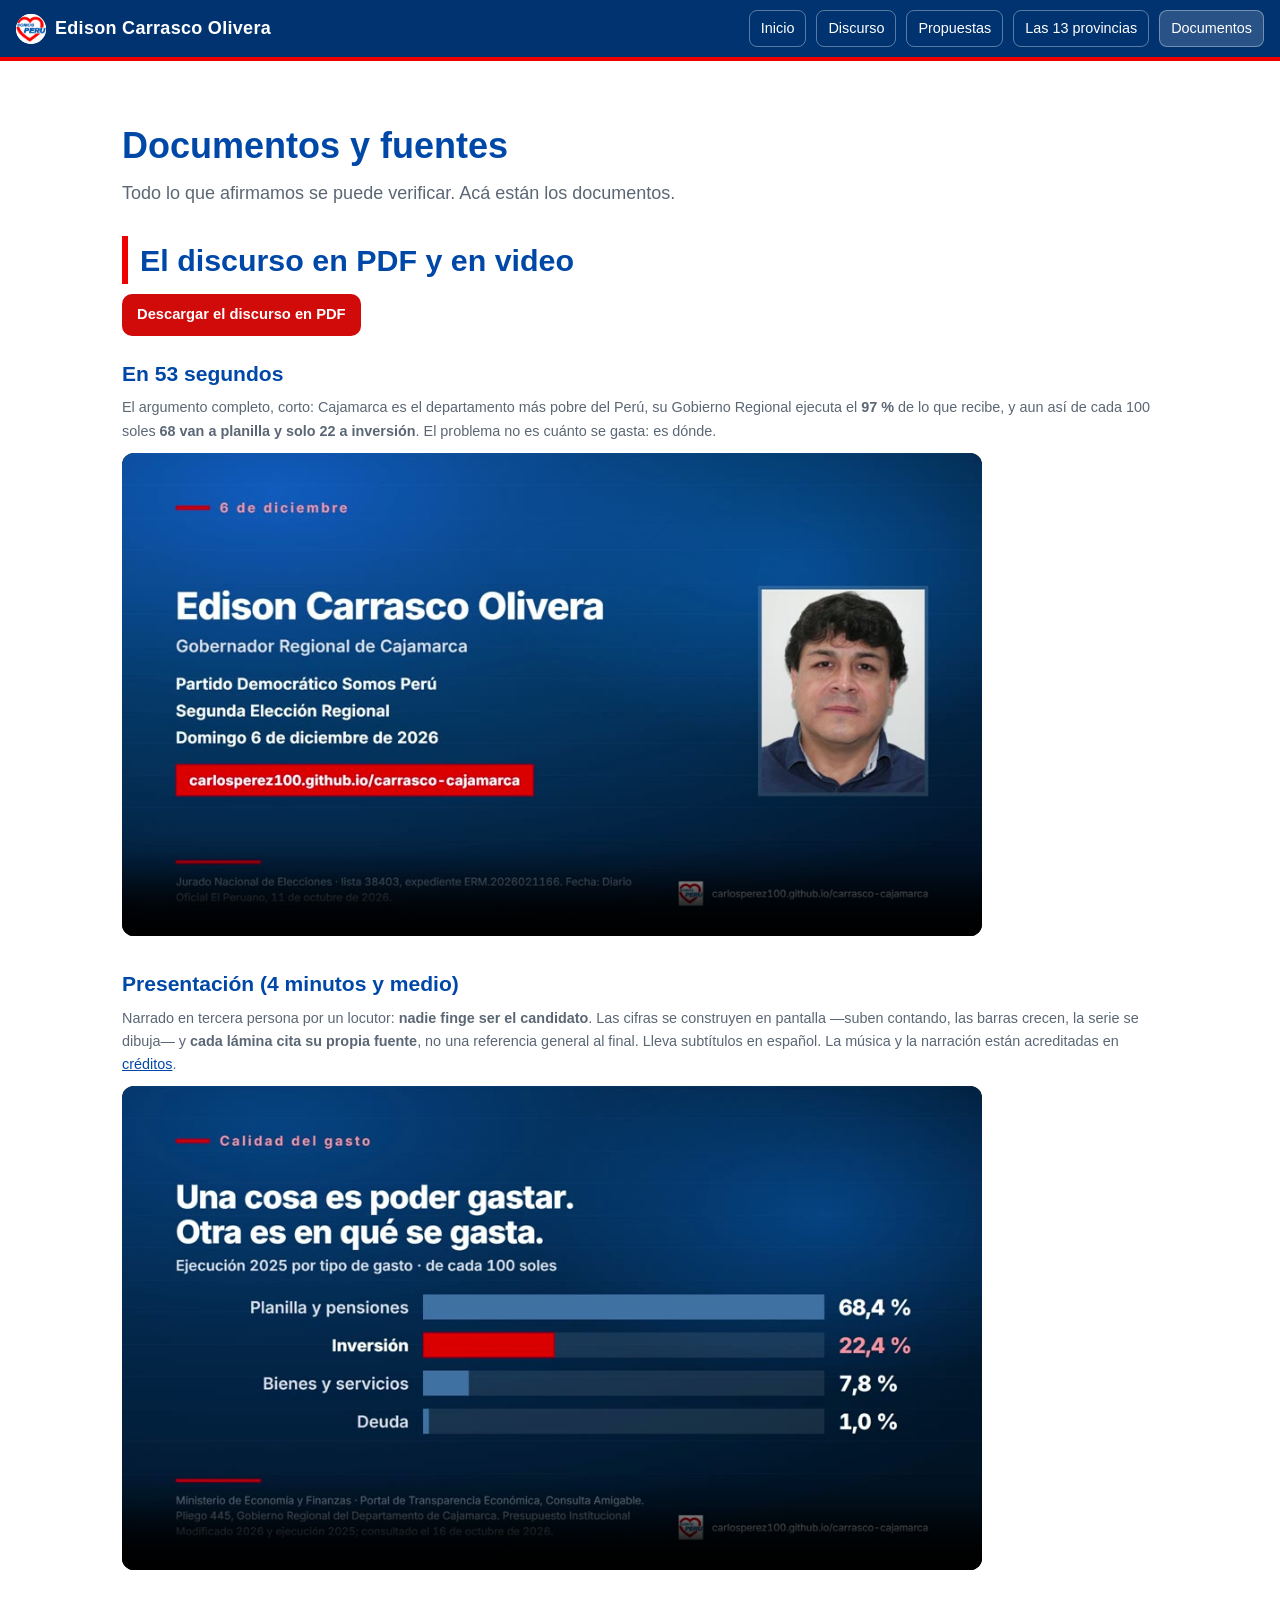
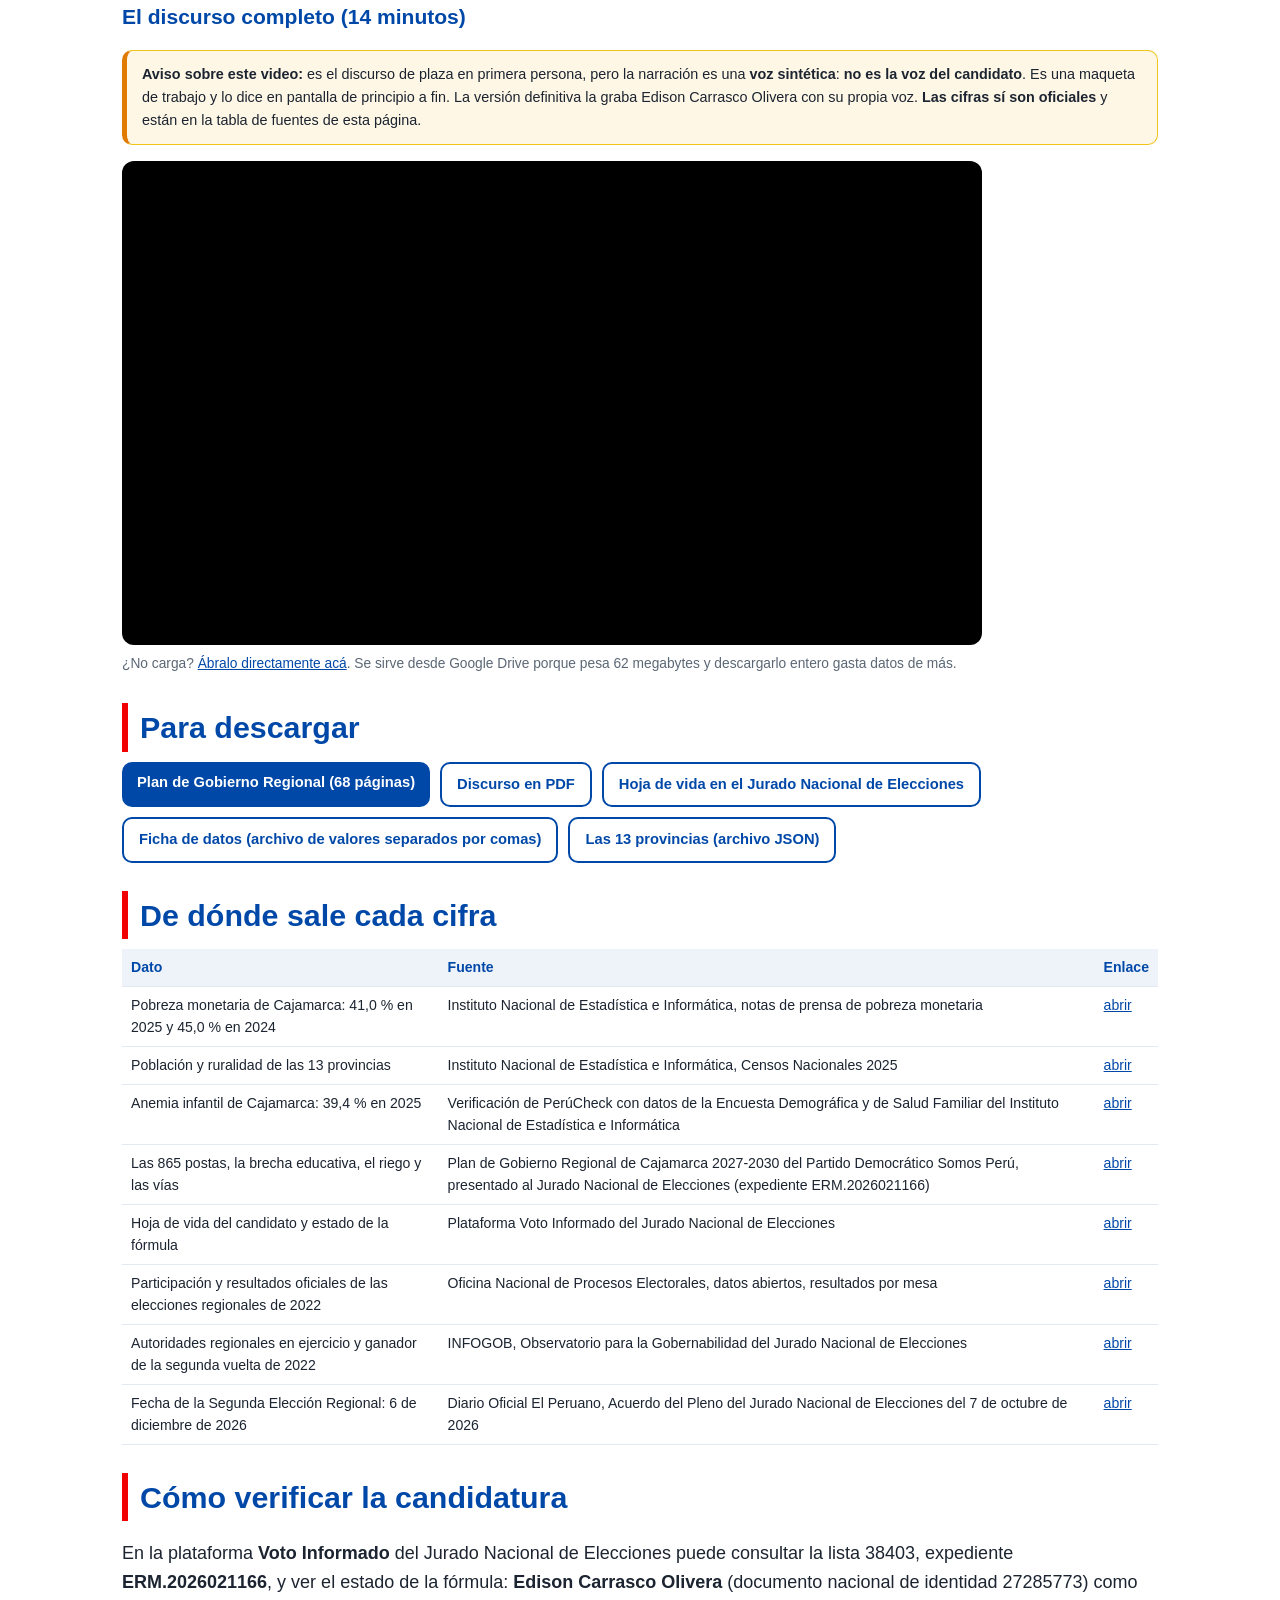
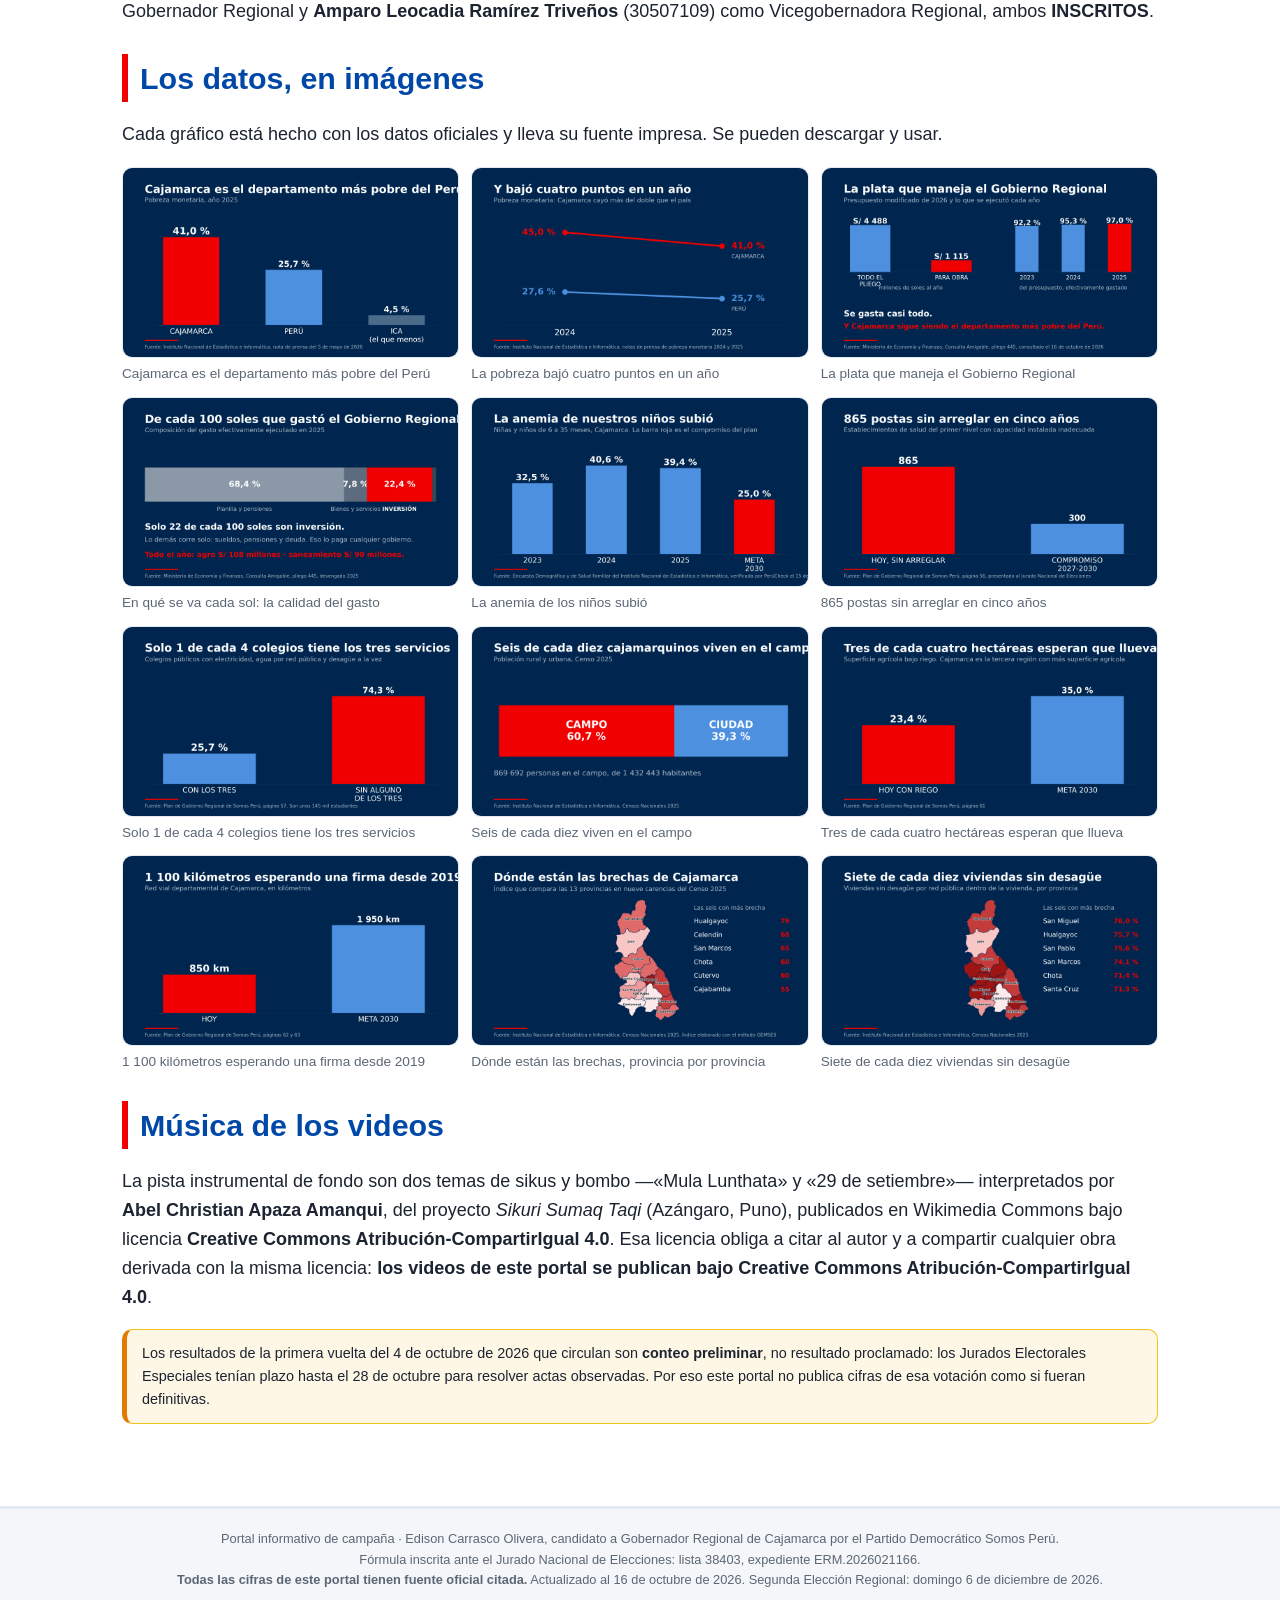
==== commit 8ecf32d5: "Caratulas de los reproductores: un fotograma de cada video, con proporcion 16:9 Con la foto carnet (" ====
--- a/documentos.html
+++ b/documentos.html
@@ -13,8 +13,8 @@
   es el departamento más pobre del Perú, su Gobierno Regional ejecuta el <b>97 %</b> de lo que recibe, y
   aun así de cada 100 soles <b>68 van a planilla y solo 22 a inversión</b>. El problema no es cuánto se
   gasta: es dónde.</p>
-  <video controls preload="metadata" playsinline style="width:100%;max-width:860px;border-radius:12px;background:#000"
-         poster="img/carrasco_jne.jpg">
+  <video controls preload="metadata" playsinline style="width:100%;max-width:860px;aspect-ratio:16/9;border-radius:12px;background:#000"
+         poster="img/poster_spot.jpg">
     <source src="docs/Spot_Carrasco_Cajamarca.mp4" type="video/mp4">
     <track kind="subtitles" srclang="es" label="Español" src="docs/Spot_Carrasco_Cajamarca.srt" default>
     Su navegador no puede reproducir el video. <a href="docs/Spot_Carrasco_Cajamarca.mp4">Descárguelo acá</a>.
@@ -26,8 +26,8 @@
   crecen, la serie se dibuja— y <b>cada lámina cita su propia fuente</b>, no una referencia general al
   final. Lleva subtítulos en español. La música y la narración están acreditadas en
   <a href="docs/CREDITOS_MUSICA.md">créditos</a>.</p>
-  <video controls preload="metadata" playsinline style="width:100%;max-width:860px;border-radius:12px;background:#000"
-         poster="img/carrasco_jne.jpg">
+  <video controls preload="metadata" playsinline style="width:100%;max-width:860px;aspect-ratio:16/9;border-radius:12px;background:#000"
+         poster="img/poster_presentacion.jpg">
     <source src="docs/Video_Presentacion_Carrasco_Cajamarca.mp4" type="video/mp4">
     <track kind="subtitles" srclang="es" label="Español" src="docs/Video_Presentacion_Carrasco_Cajamarca.srt" default>
     Su navegador no puede reproducir el video. <a href="docs/Video_Presentacion_Carrasco_Cajamarca.mp4">Descárguelo acá</a>.
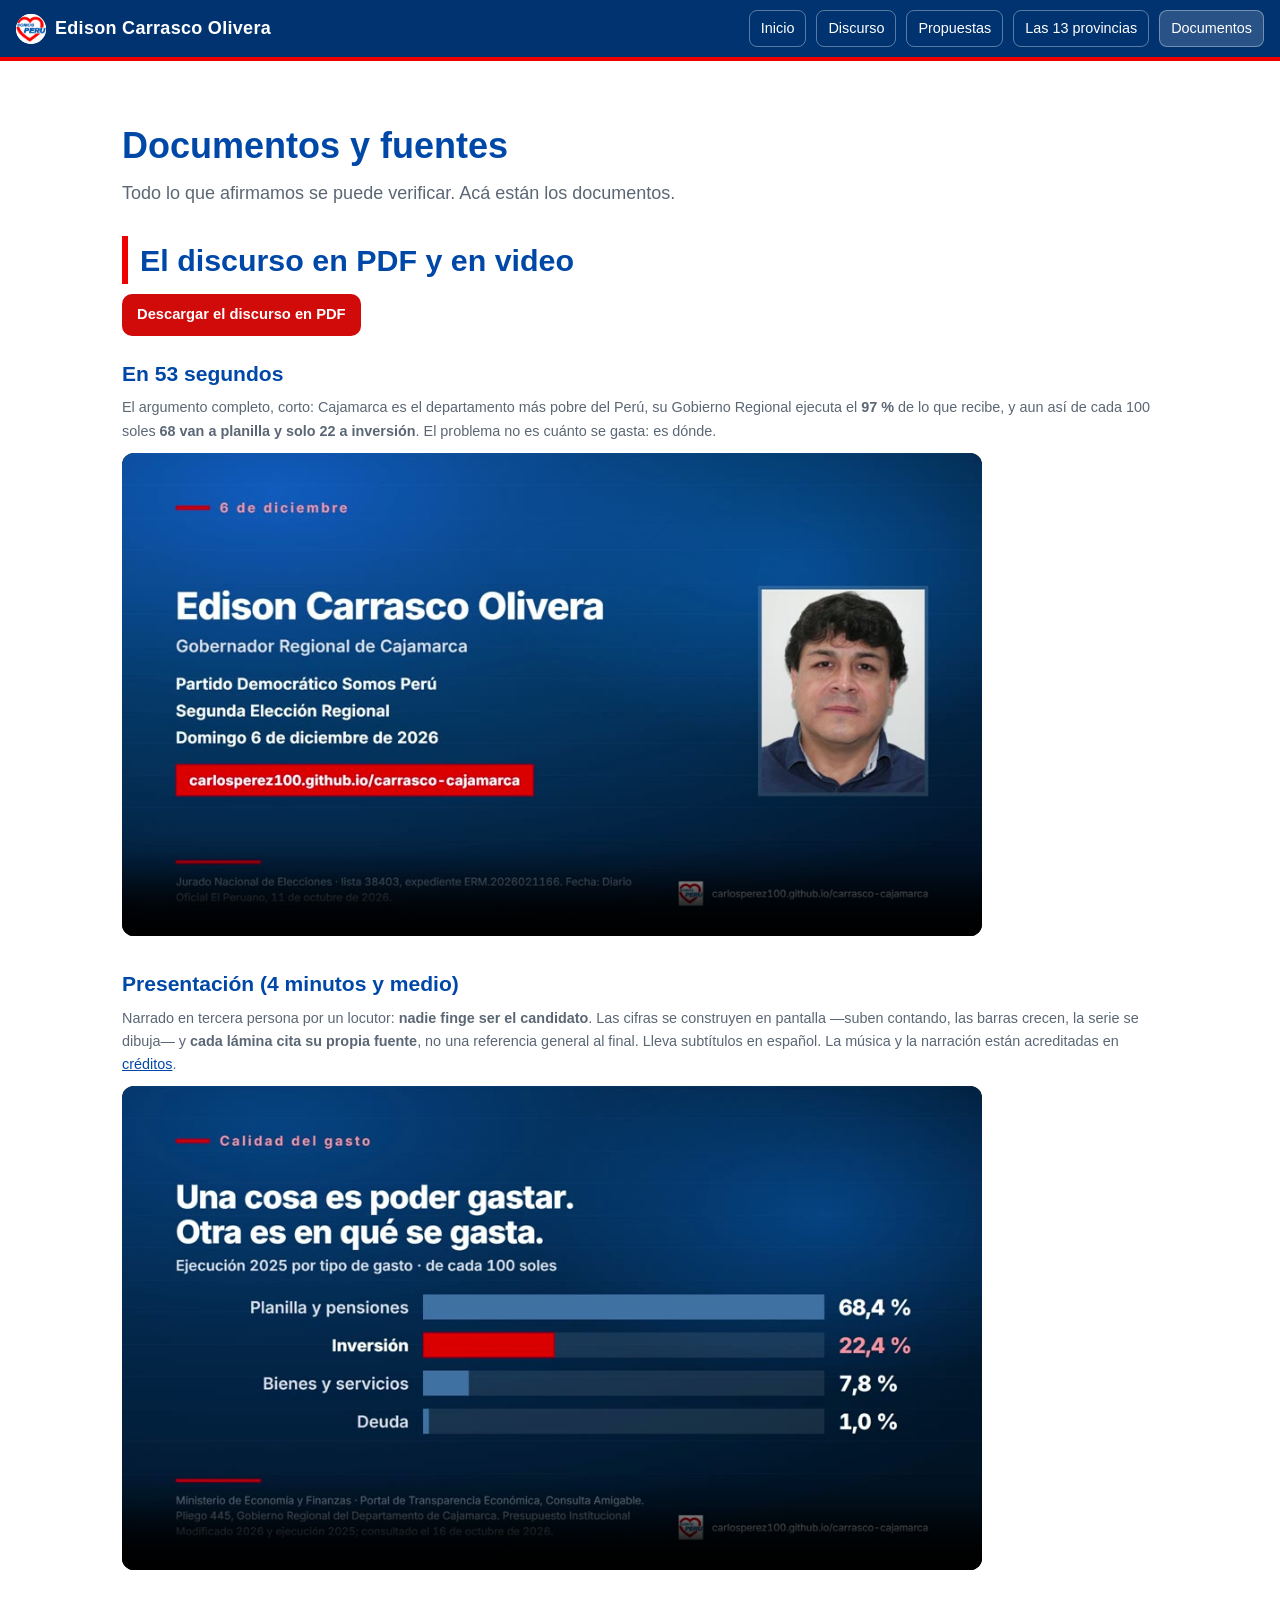
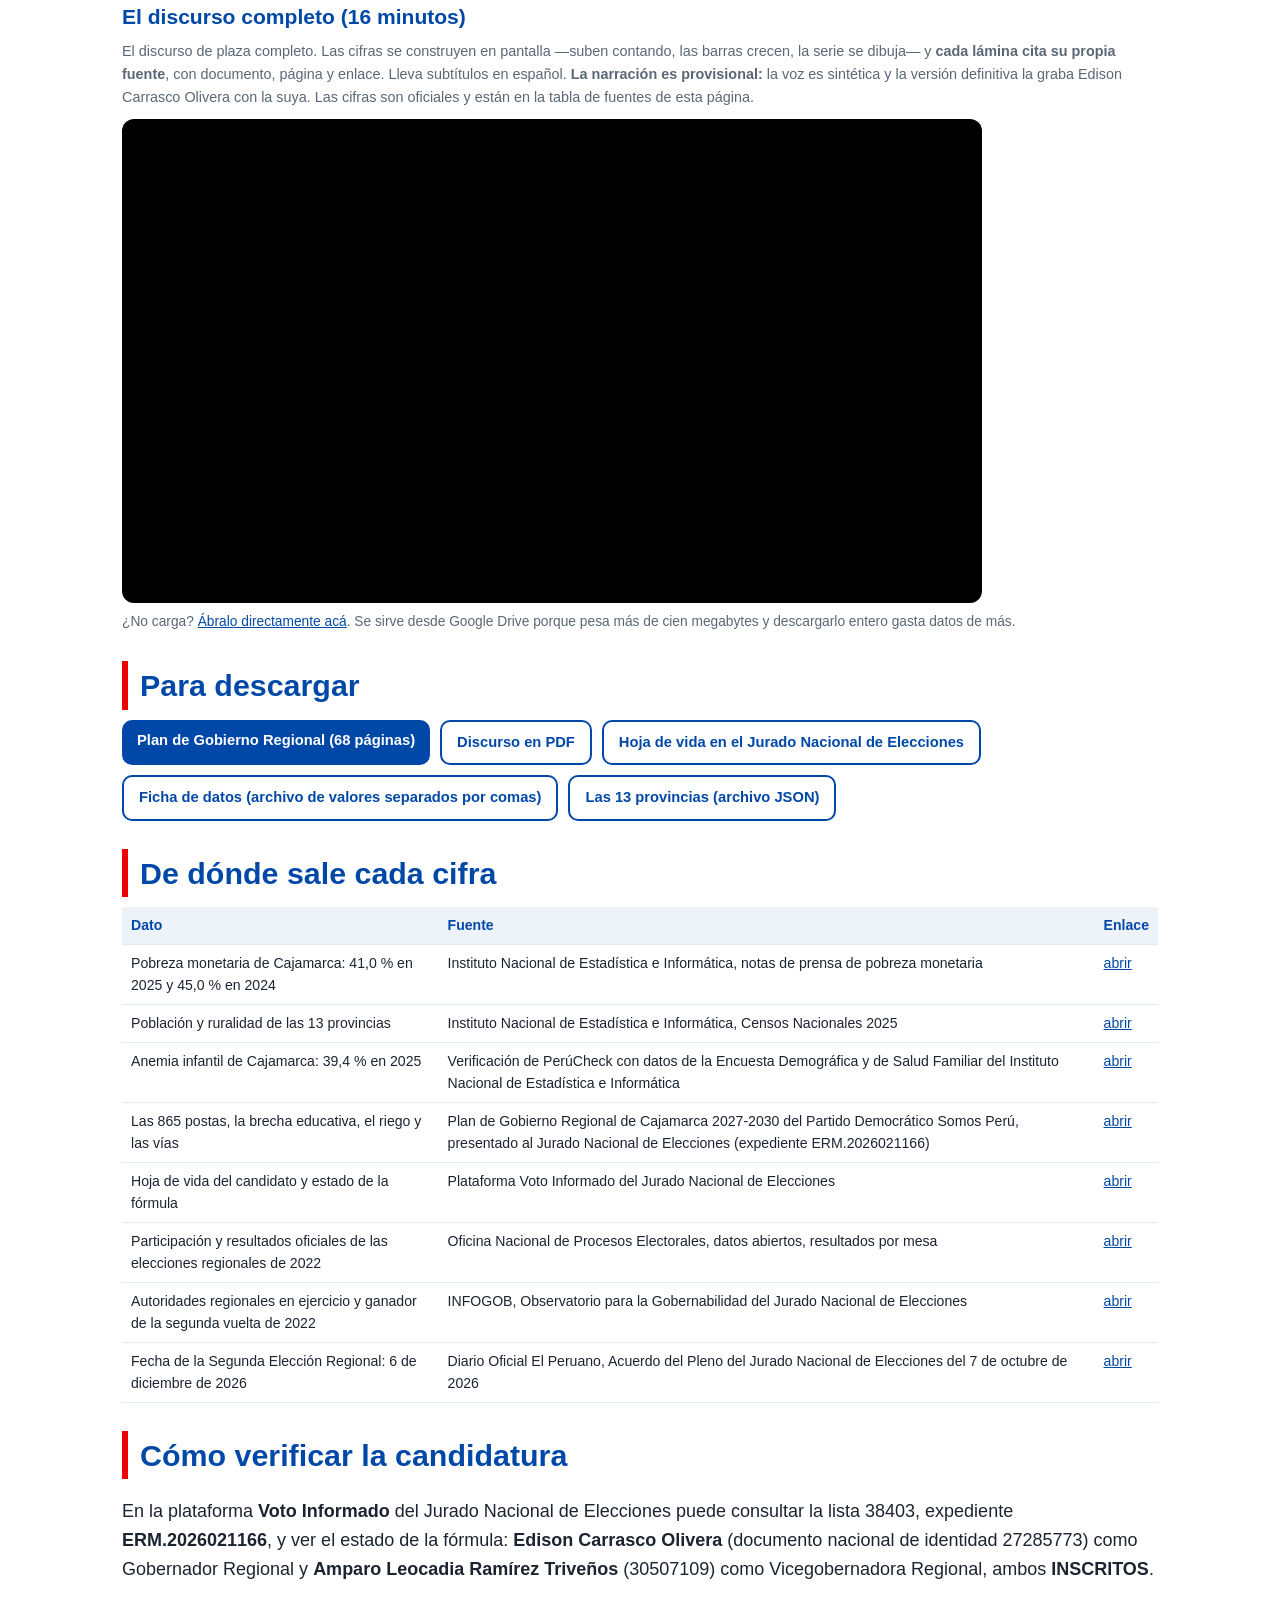
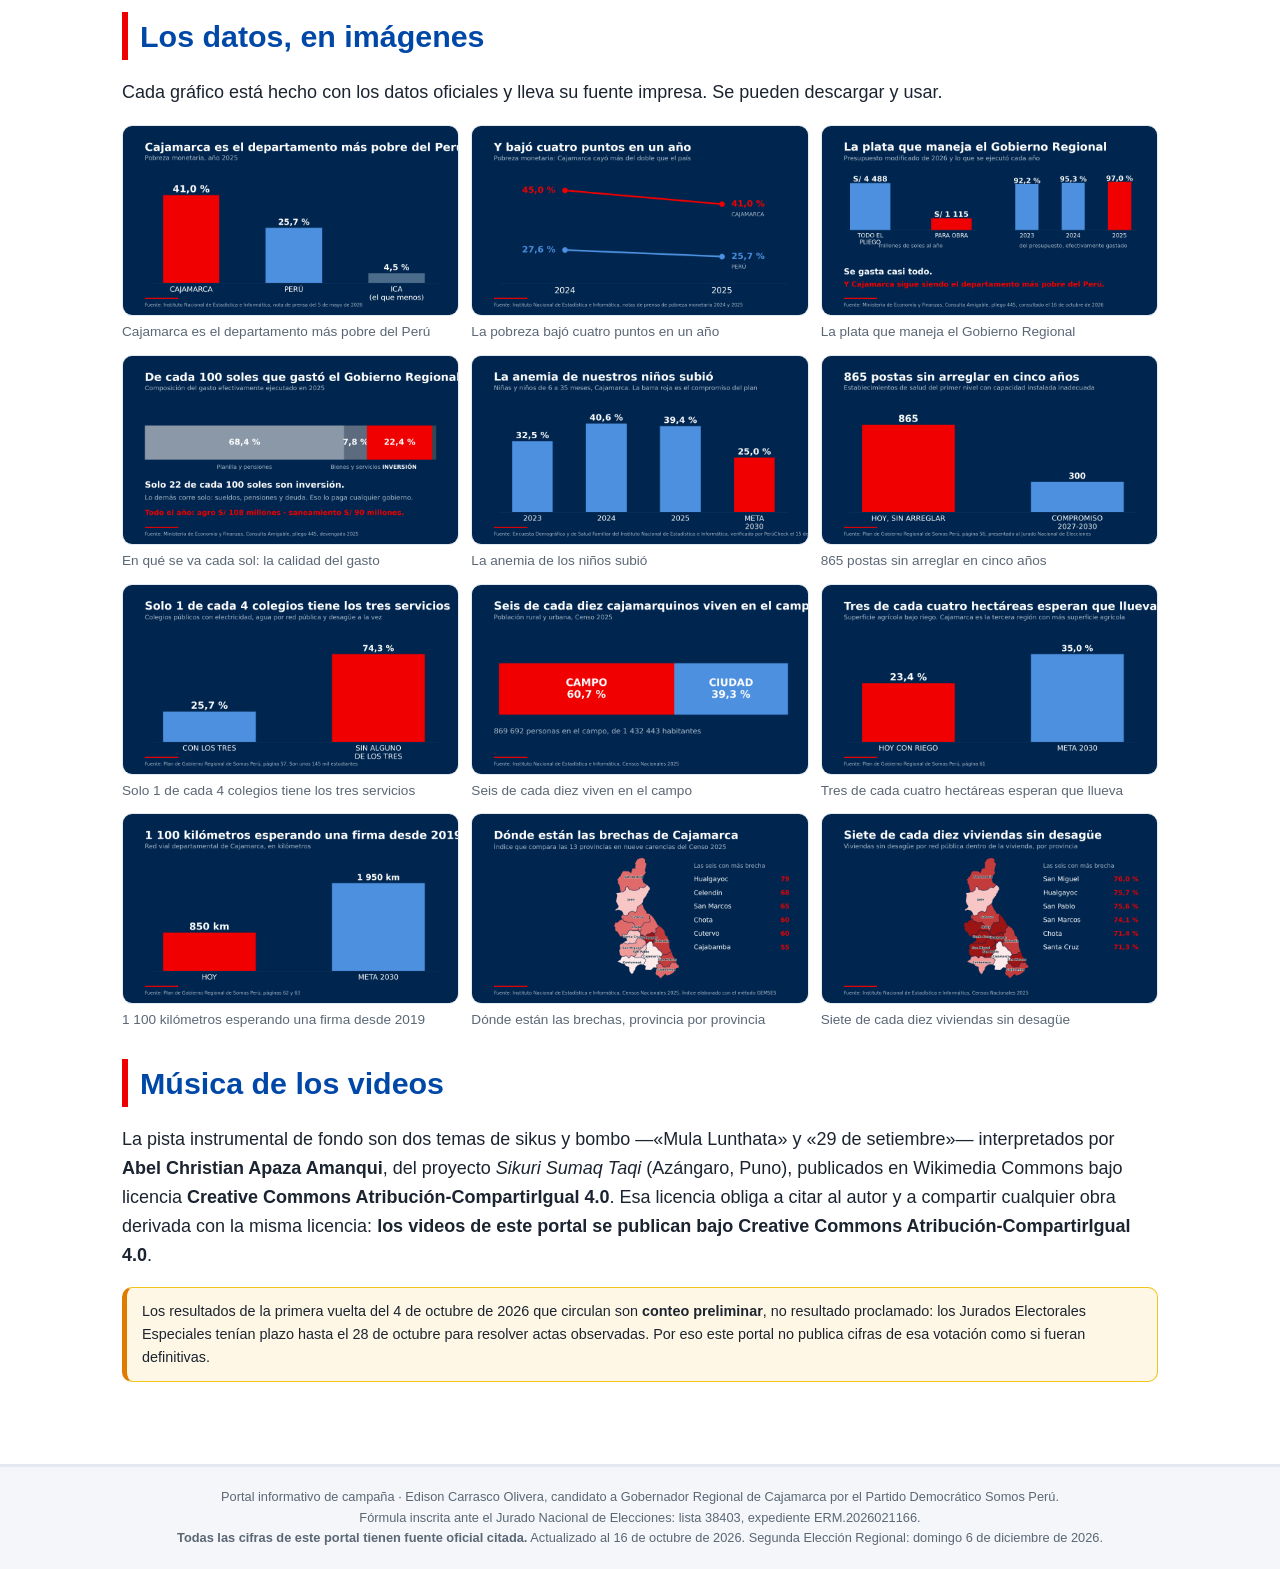
==== commit 8e6aaa63: "Discurso completo rehecho con HyperFrames: 34 escenas animadas, 16 min, cada lamina con su fuente El" ====
--- a/documentos.html
+++ b/documentos.html
@@ -33,11 +33,12 @@
     Su navegador no puede reproducir el video. <a href="docs/Video_Presentacion_Carrasco_Cajamarca.mp4">Descárguelo acá</a>.
   </video>
 
-  <h3 style="color:var(--azul);margin:22px 0 6px">El discurso completo (14 minutos)</h3>
-  <div class="aviso"><b>Aviso sobre este video:</b> es el discurso de plaza en primera persona, pero la
-  narración es una <b>voz sintética</b>: <b>no es la voz del candidato</b>. Es una maqueta de trabajo y lo
-  dice en pantalla de principio a fin. La versión definitiva la graba Edison Carrasco Olivera con su propia
-  voz. <b>Las cifras sí son oficiales</b> y están en la tabla de fuentes de esta página.</div>
+  <h3 style="color:var(--azul);margin:22px 0 6px">El discurso completo (16 minutos)</h3>
+  <p style="font-size:.9rem;color:var(--muted);margin:0 0 10px">El discurso de plaza completo. Las cifras se
+  construyen en pantalla —suben contando, las barras crecen, la serie se dibuja— y <b>cada lámina cita su
+  propia fuente</b>, con documento, página y enlace. Lleva subtítulos en español.
+  <b>La narración es provisional:</b> la voz es sintética y la versión definitiva la graba Edison Carrasco
+  Olivera con la suya. Las cifras son oficiales y están en la tabla de fuentes de esta página.</p>
   <div style="position:relative;width:100%;max-width:860px;aspect-ratio:16/9;border-radius:12px;overflow:hidden;background:#000">
     <iframe src="https://drive.google.com/file/d/1N2qUajOAjDN8LZeUhfcZclgG0S1lV17g/preview" allow="autoplay" allowfullscreen
             style="position:absolute;inset:0;width:100%;height:100%;border:0"
@@ -45,7 +46,7 @@
   </div>
   <p style="font-size:.86rem;color:var(--muted);margin:8px 0 0">¿No carga?
   <a href="https://drive.google.com/file/d/1N2qUajOAjDN8LZeUhfcZclgG0S1lV17g/view" target="_blank" rel="noopener">Ábralo directamente acá</a>.
-  Se sirve desde Google Drive porque pesa 62 megabytes y descargarlo entero gasta datos de más.</p>
+  Se sirve desde Google Drive porque pesa más de cien megabytes y descargarlo entero gasta datos de más.</p>
 
   <h2 class="sec">Para descargar</h2>
   <div class="btns">
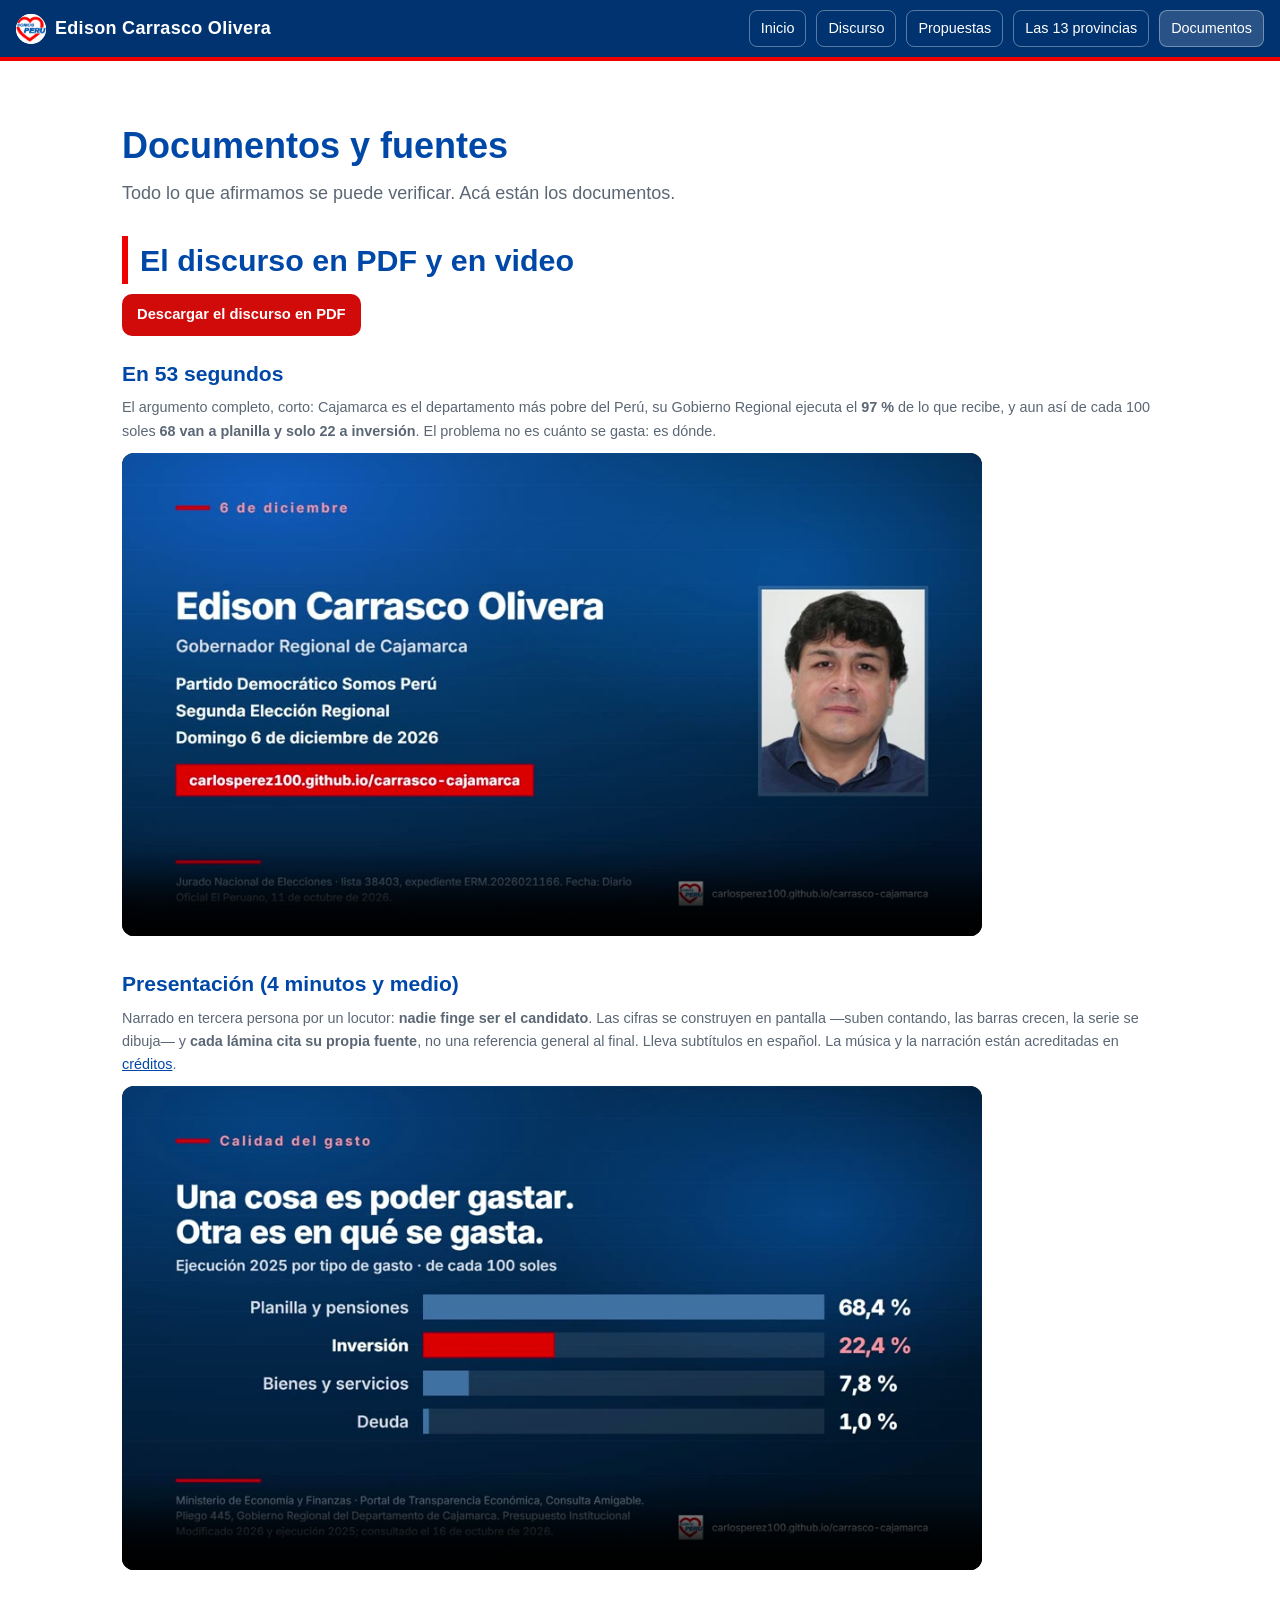
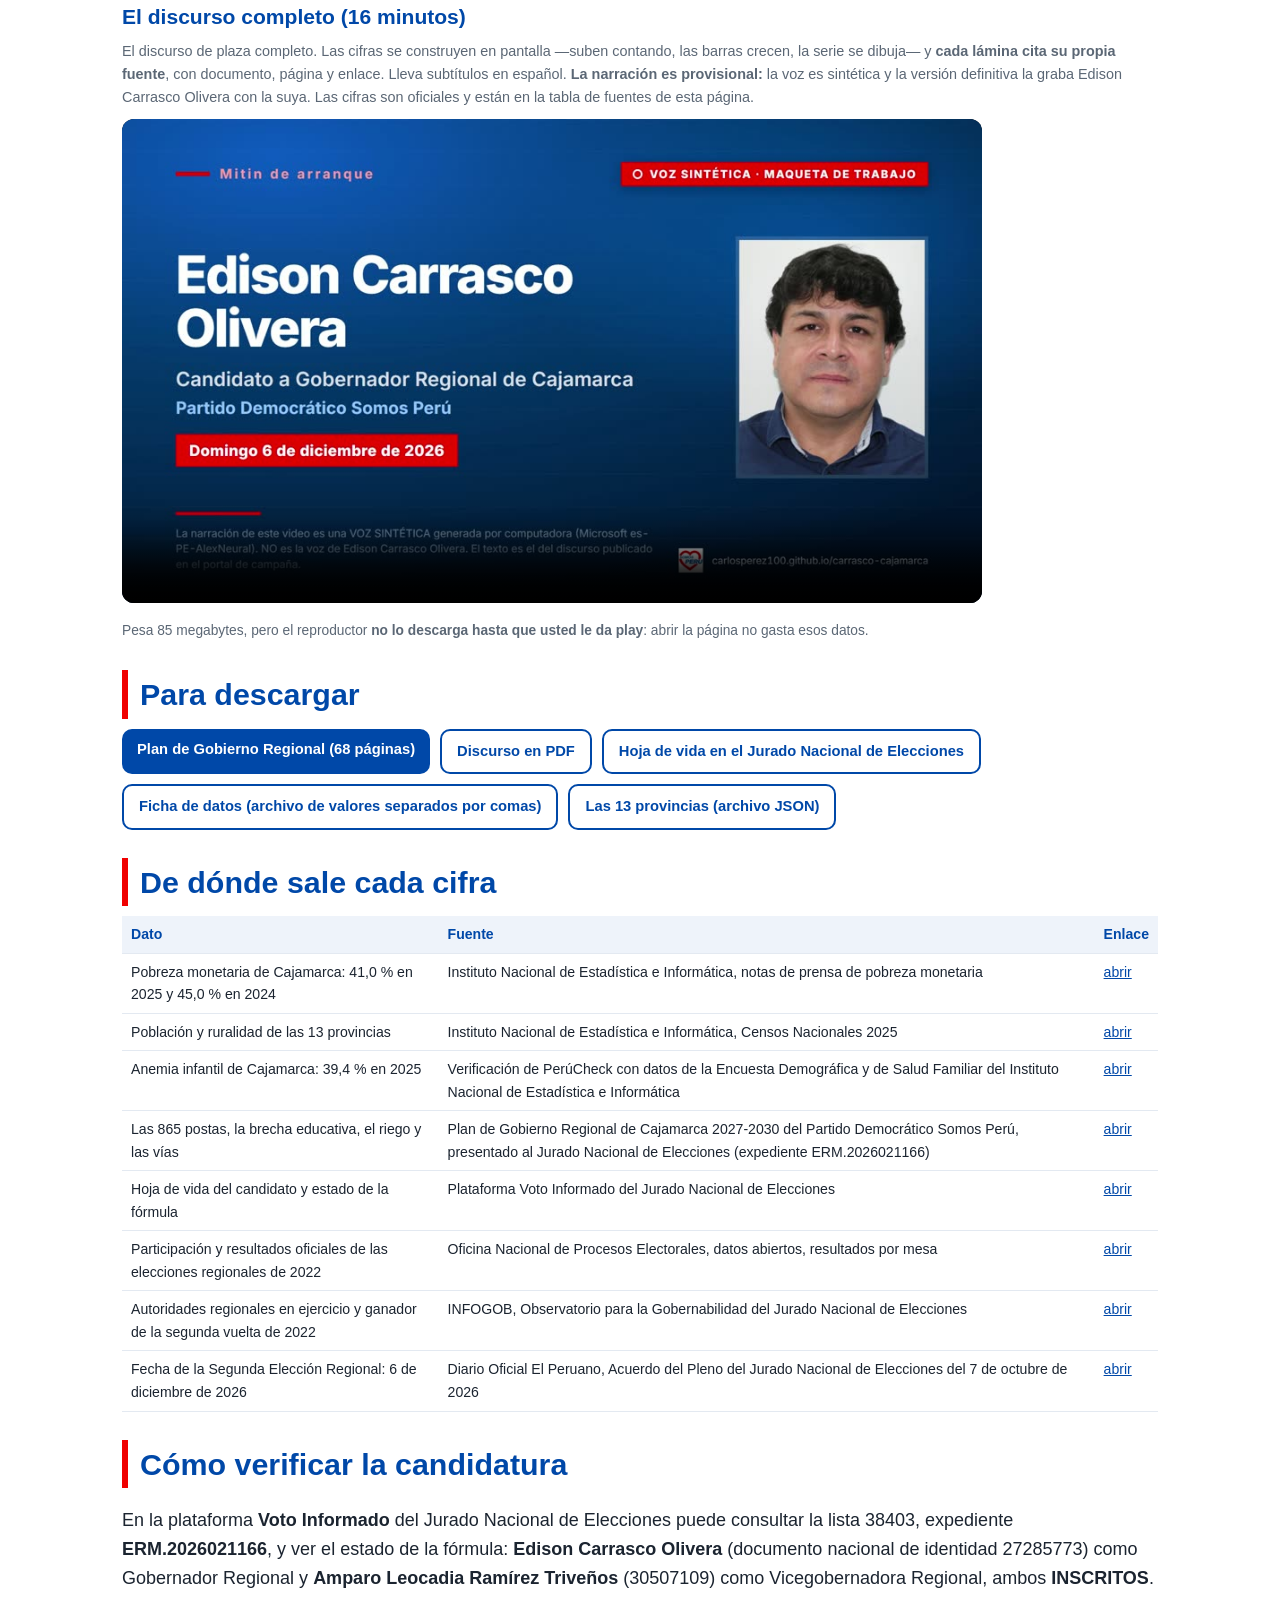
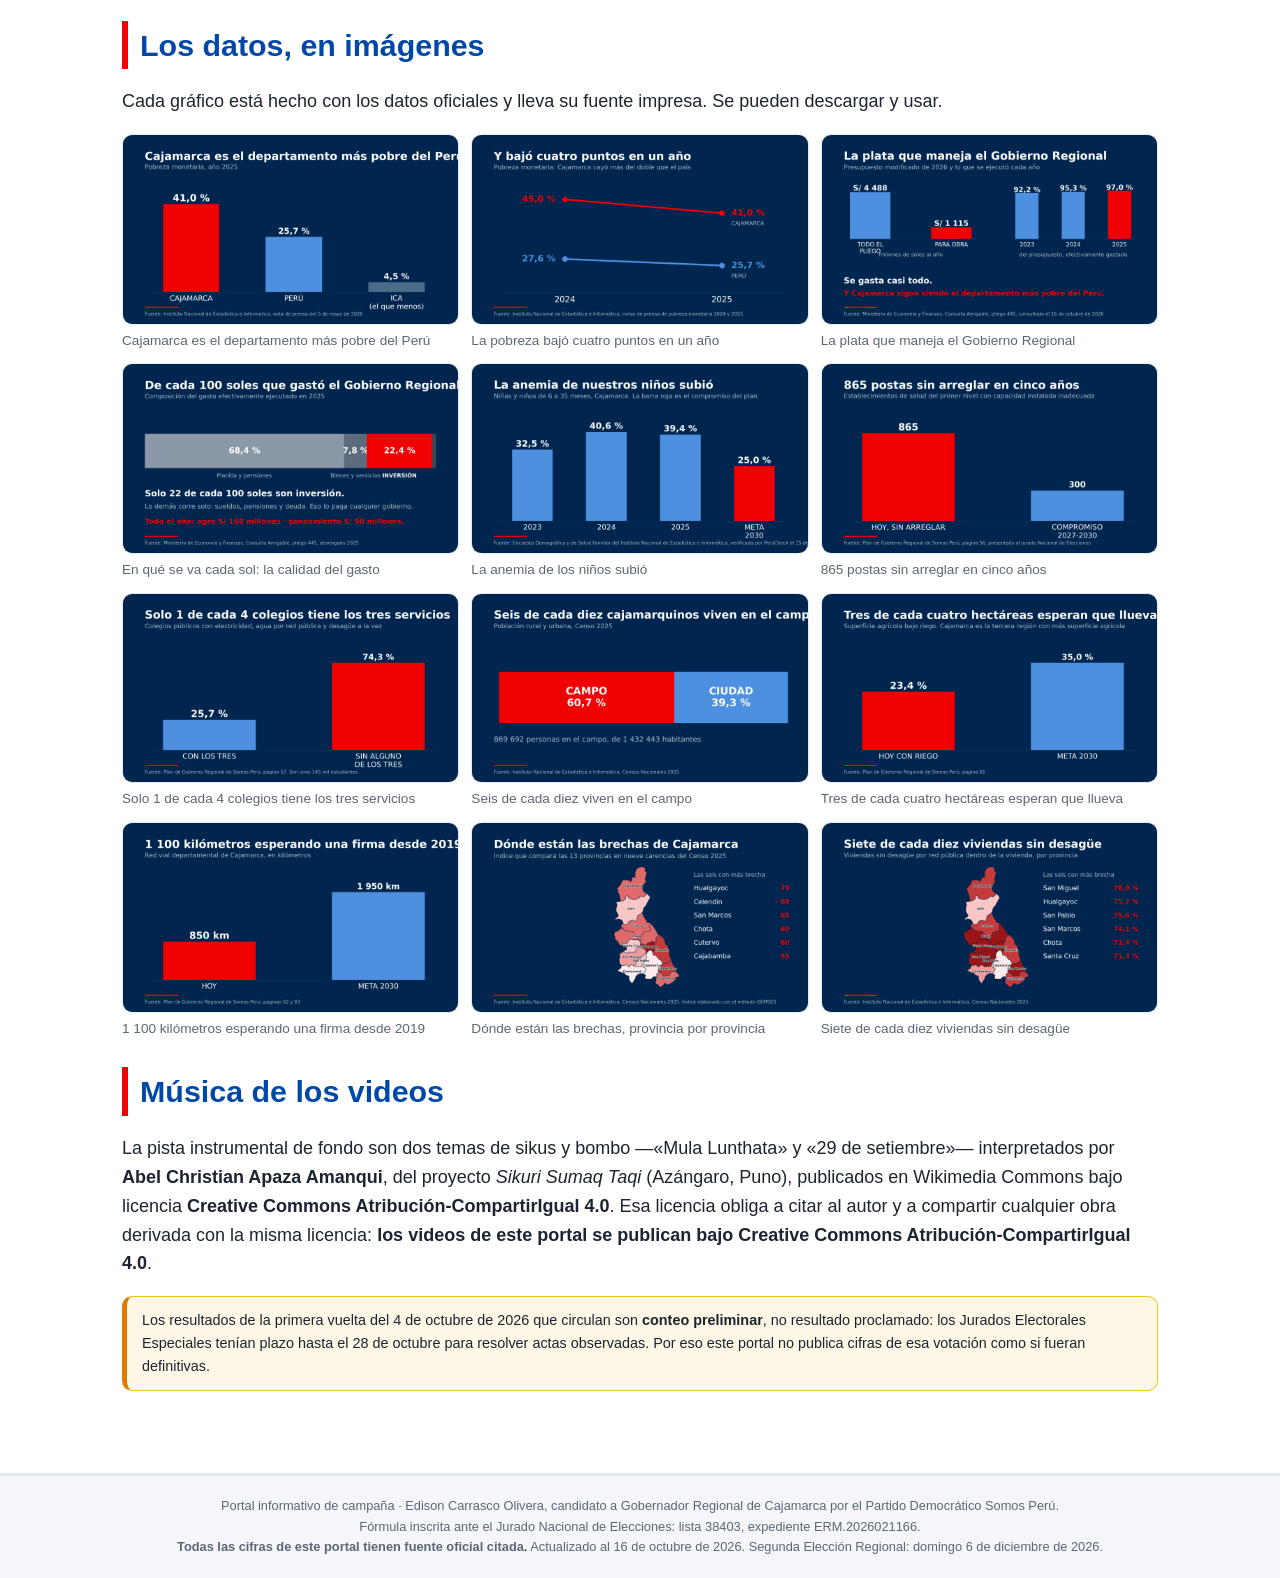
==== commit c6126a92: "El discurso completo se sirve desde el repositorio: se acaba la dependencia de Google Drive El rende" ====
--- a/documentos.html
+++ b/documentos.html
@@ -39,14 +39,14 @@
   propia fuente</b>, con documento, página y enlace. Lleva subtítulos en español.
   <b>La narración es provisional:</b> la voz es sintética y la versión definitiva la graba Edison Carrasco
   Olivera con la suya. Las cifras son oficiales y están en la tabla de fuentes de esta página.</p>
-  <div style="position:relative;width:100%;max-width:860px;aspect-ratio:16/9;border-radius:12px;overflow:hidden;background:#000">
-    <iframe src="https://drive.google.com/file/d/1N2qUajOAjDN8LZeUhfcZclgG0S1lV17g/preview" allow="autoplay" allowfullscreen
-            style="position:absolute;inset:0;width:100%;height:100%;border:0"
-            title="Discurso completo de Edison Carrasco Olivera"></iframe>
-  </div>
-  <p style="font-size:.86rem;color:var(--muted);margin:8px 0 0">¿No carga?
-  <a href="https://drive.google.com/file/d/1N2qUajOAjDN8LZeUhfcZclgG0S1lV17g/view" target="_blank" rel="noopener">Ábralo directamente acá</a>.
-  Se sirve desde Google Drive porque pesa más de cien megabytes y descargarlo entero gasta datos de más.</p>
+  <video controls preload="metadata" playsinline style="width:100%;max-width:860px;border-radius:12px;background:#000"
+         poster="img/poster_discurso.jpg">
+    <source src="docs/Video_Discurso_Carrasco_Cajamarca_2V.mp4" type="video/mp4">
+    <track kind="subtitles" srclang="es" label="Español" src="docs/Video_Discurso_Carrasco_Cajamarca_2V.srt" default>
+    Su navegador no puede reproducir el video. <a href="docs/Video_Discurso_Carrasco_Cajamarca_2V.mp4">Descárguelo acá</a>.
+  </video>
+  <p style="font-size:.86rem;color:var(--muted);margin:8px 0 0">Pesa 85 megabytes, pero el reproductor
+  <b>no lo descarga hasta que usted le da play</b>: abrir la página no gasta esos datos.</p>
 
   <h2 class="sec">Para descargar</h2>
   <div class="btns">
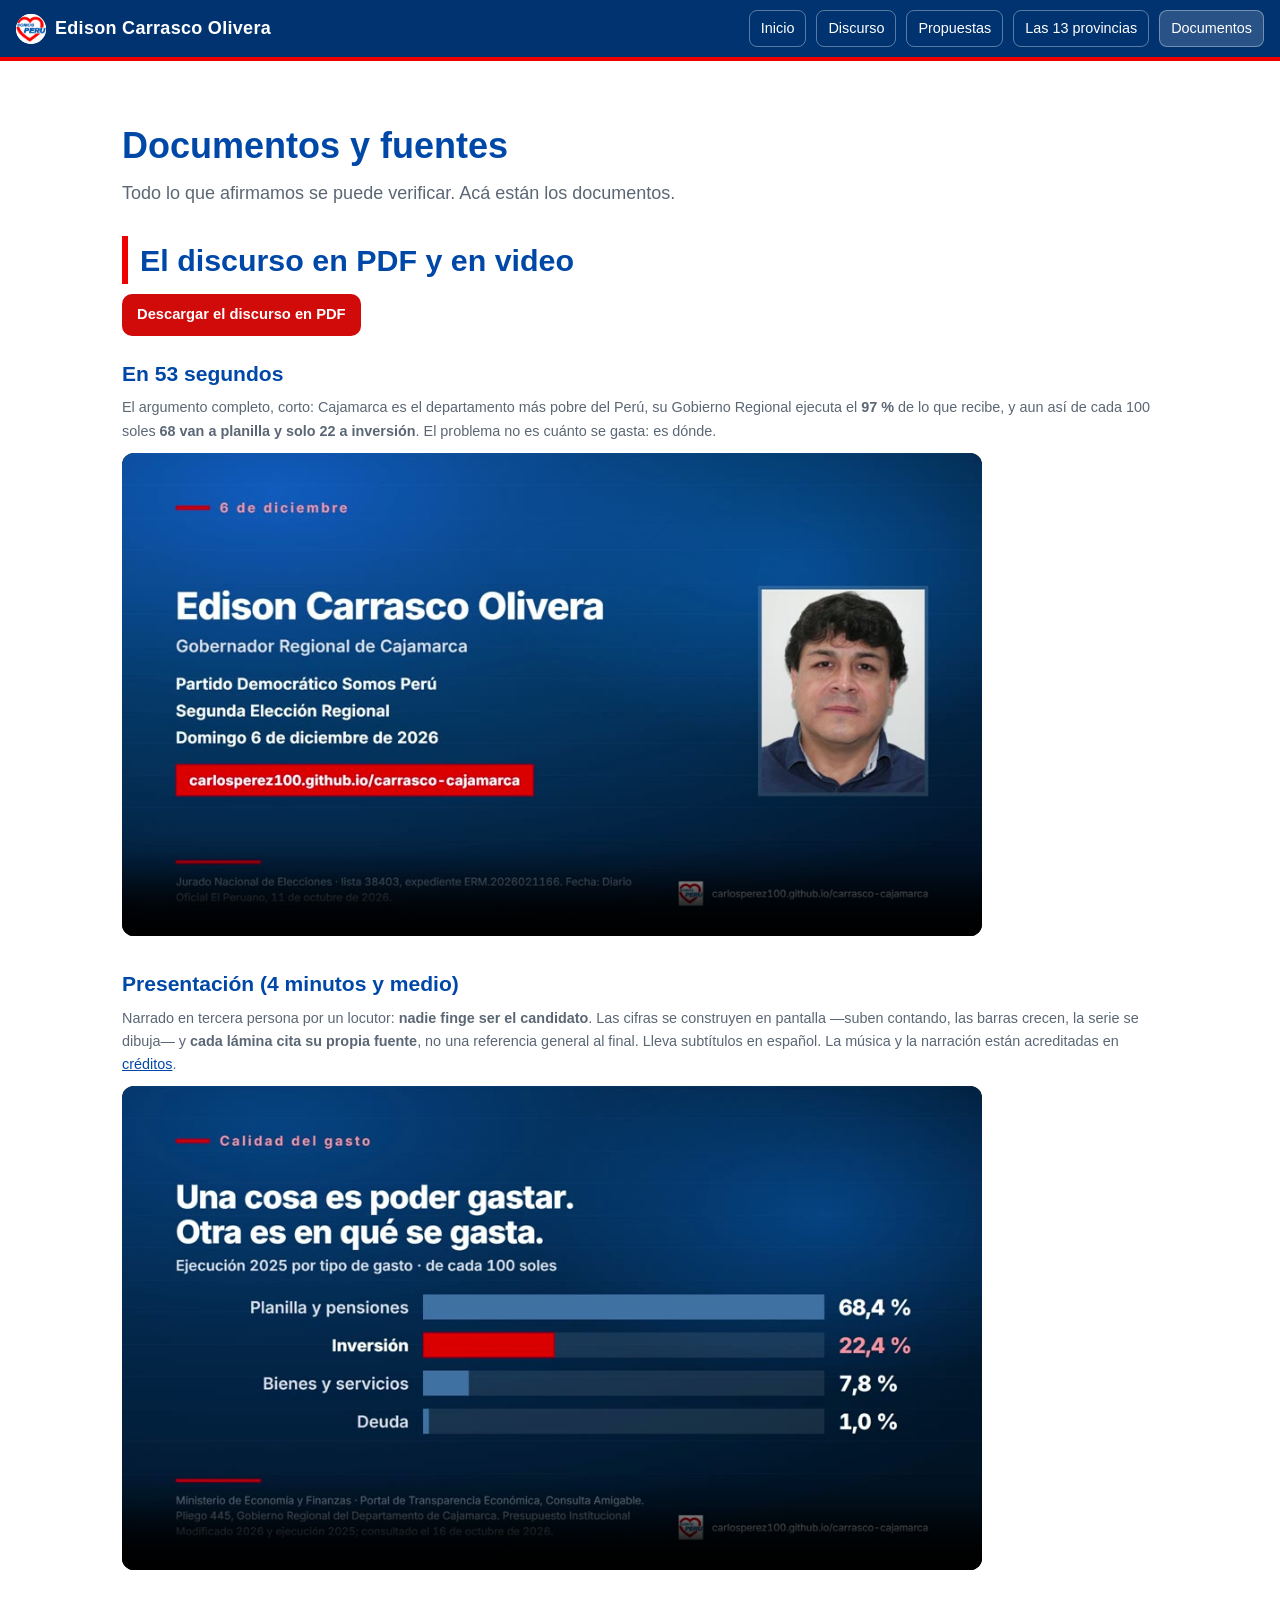
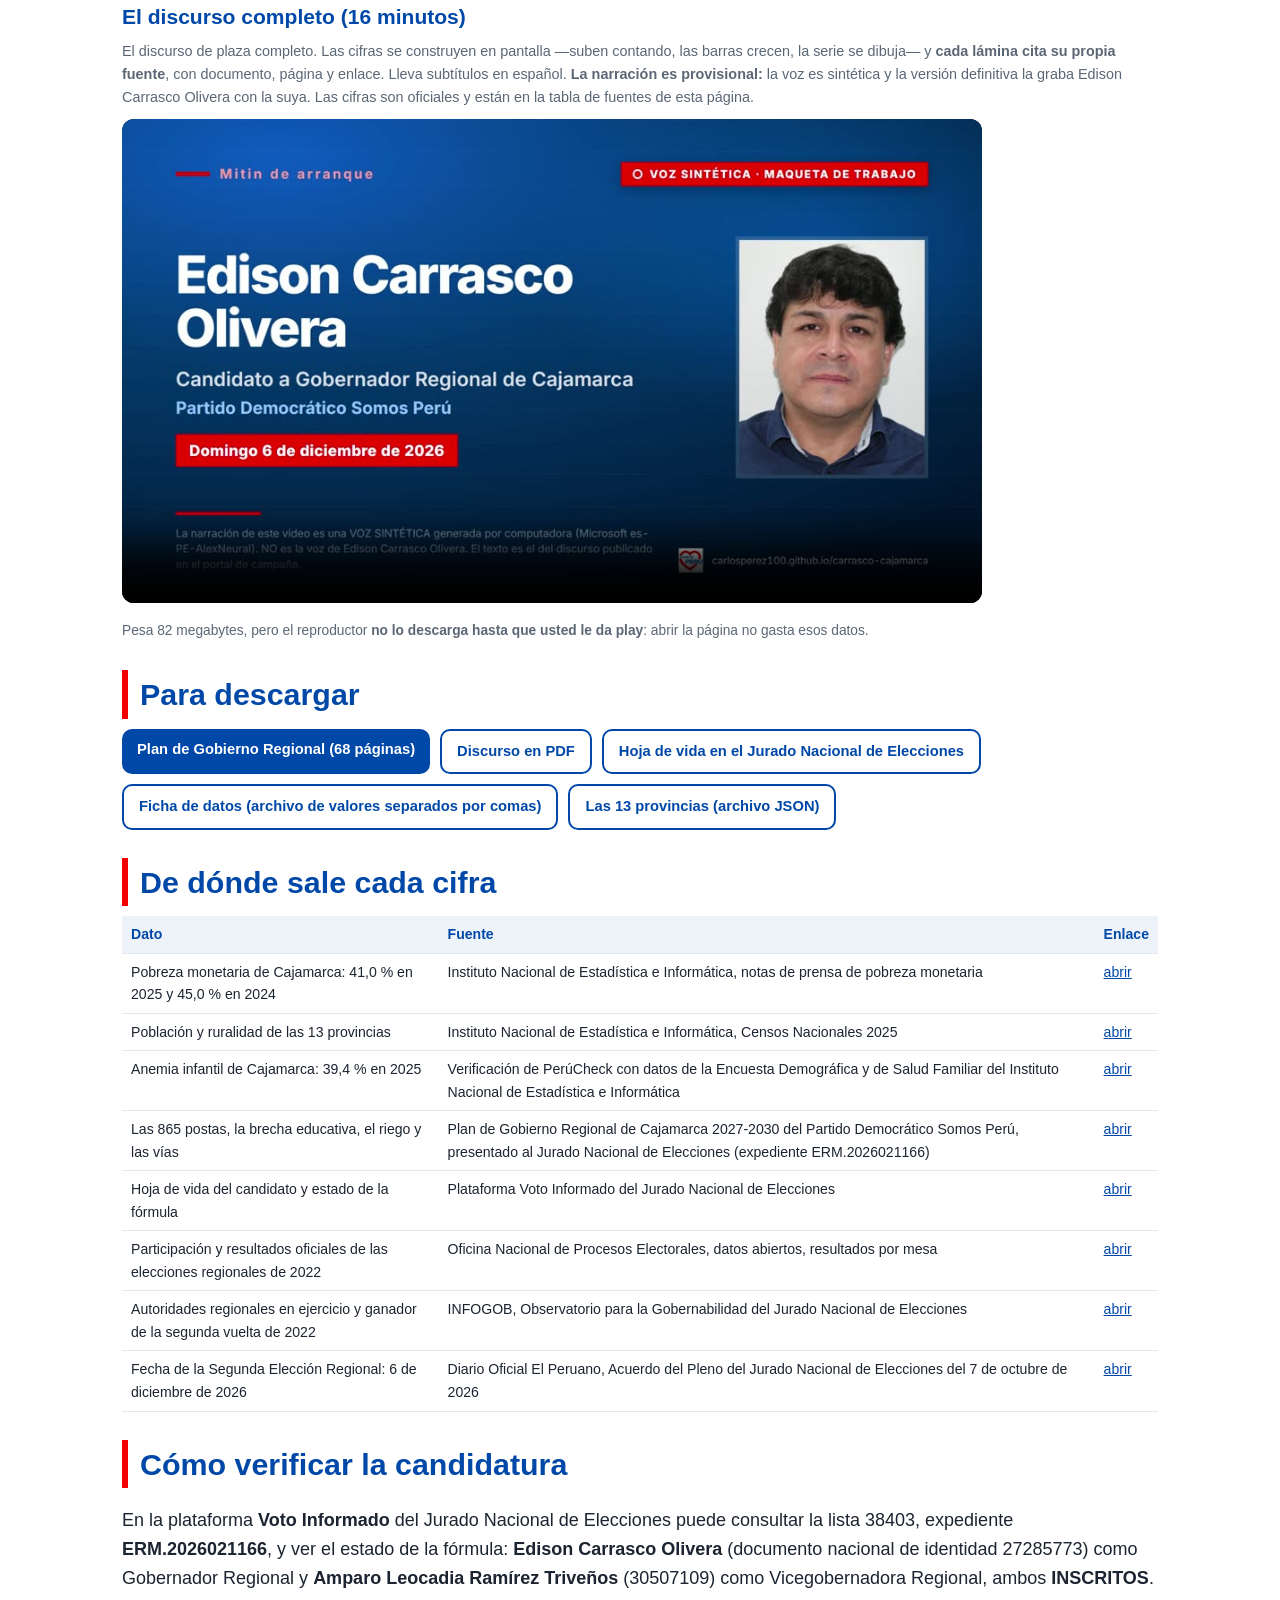
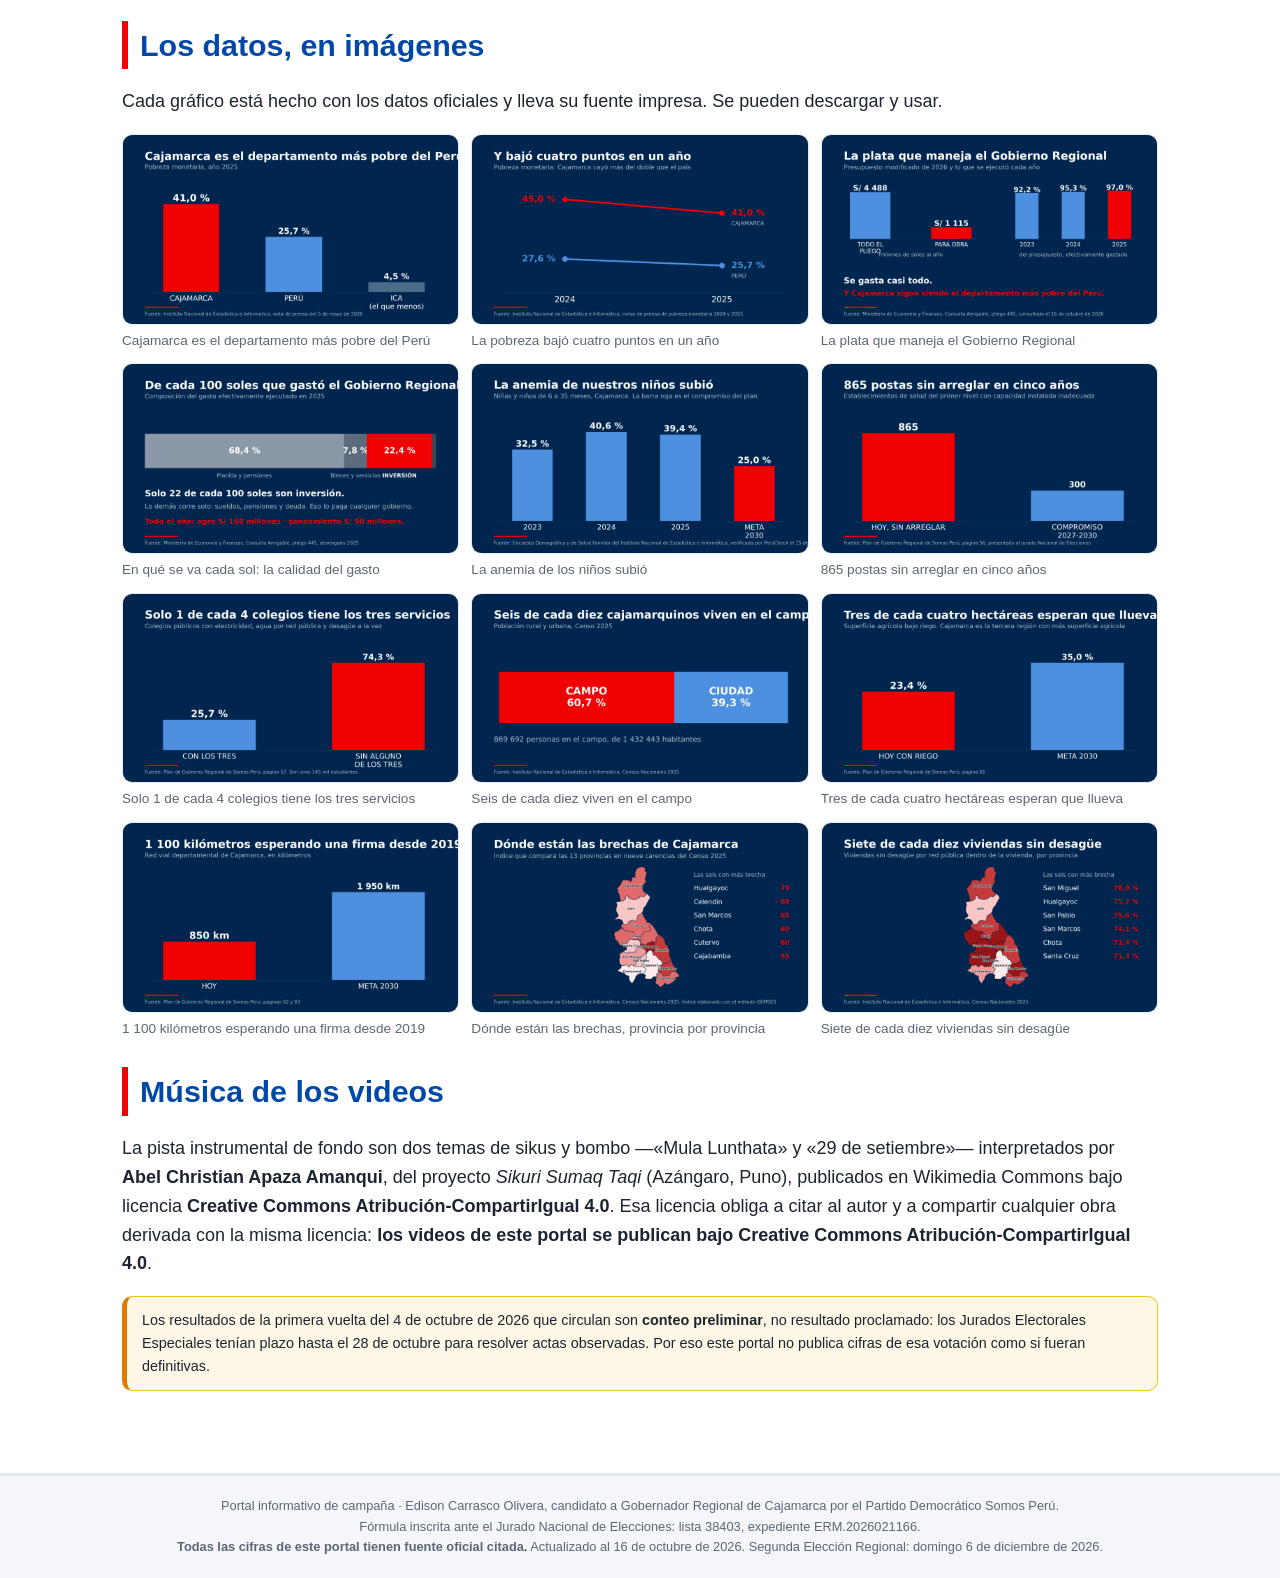
==== commit 586c4664: "Peso real del video en el texto: 82 megabytes, no 85" ====
--- a/documentos.html
+++ b/documentos.html
@@ -45,7 +45,7 @@
     <track kind="subtitles" srclang="es" label="Español" src="docs/Video_Discurso_Carrasco_Cajamarca_2V.srt" default>
     Su navegador no puede reproducir el video. <a href="docs/Video_Discurso_Carrasco_Cajamarca_2V.mp4">Descárguelo acá</a>.
   </video>
-  <p style="font-size:.86rem;color:var(--muted);margin:8px 0 0">Pesa 85 megabytes, pero el reproductor
+  <p style="font-size:.86rem;color:var(--muted);margin:8px 0 0">Pesa 82 megabytes, pero el reproductor
   <b>no lo descarga hasta que usted le da play</b>: abrir la página no gasta esos datos.</p>
 
   <h2 class="sec">Para descargar</h2>
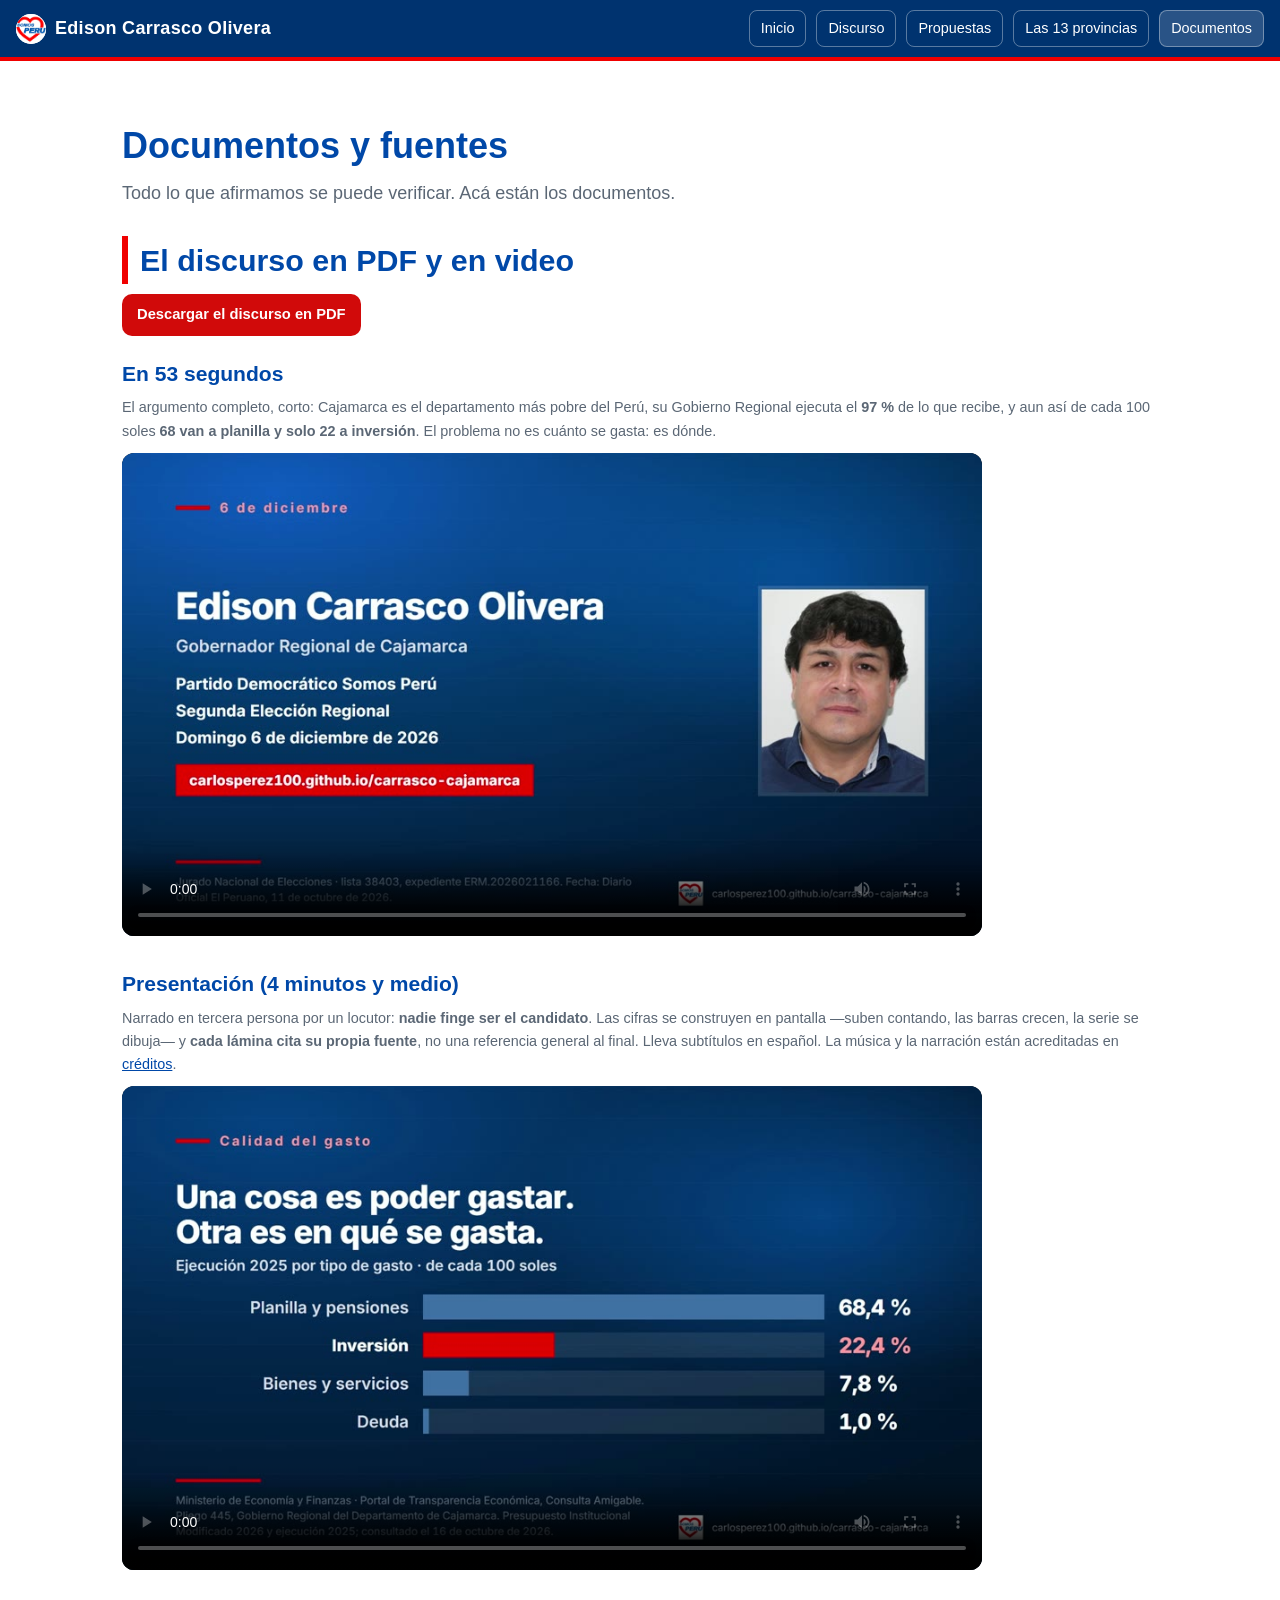
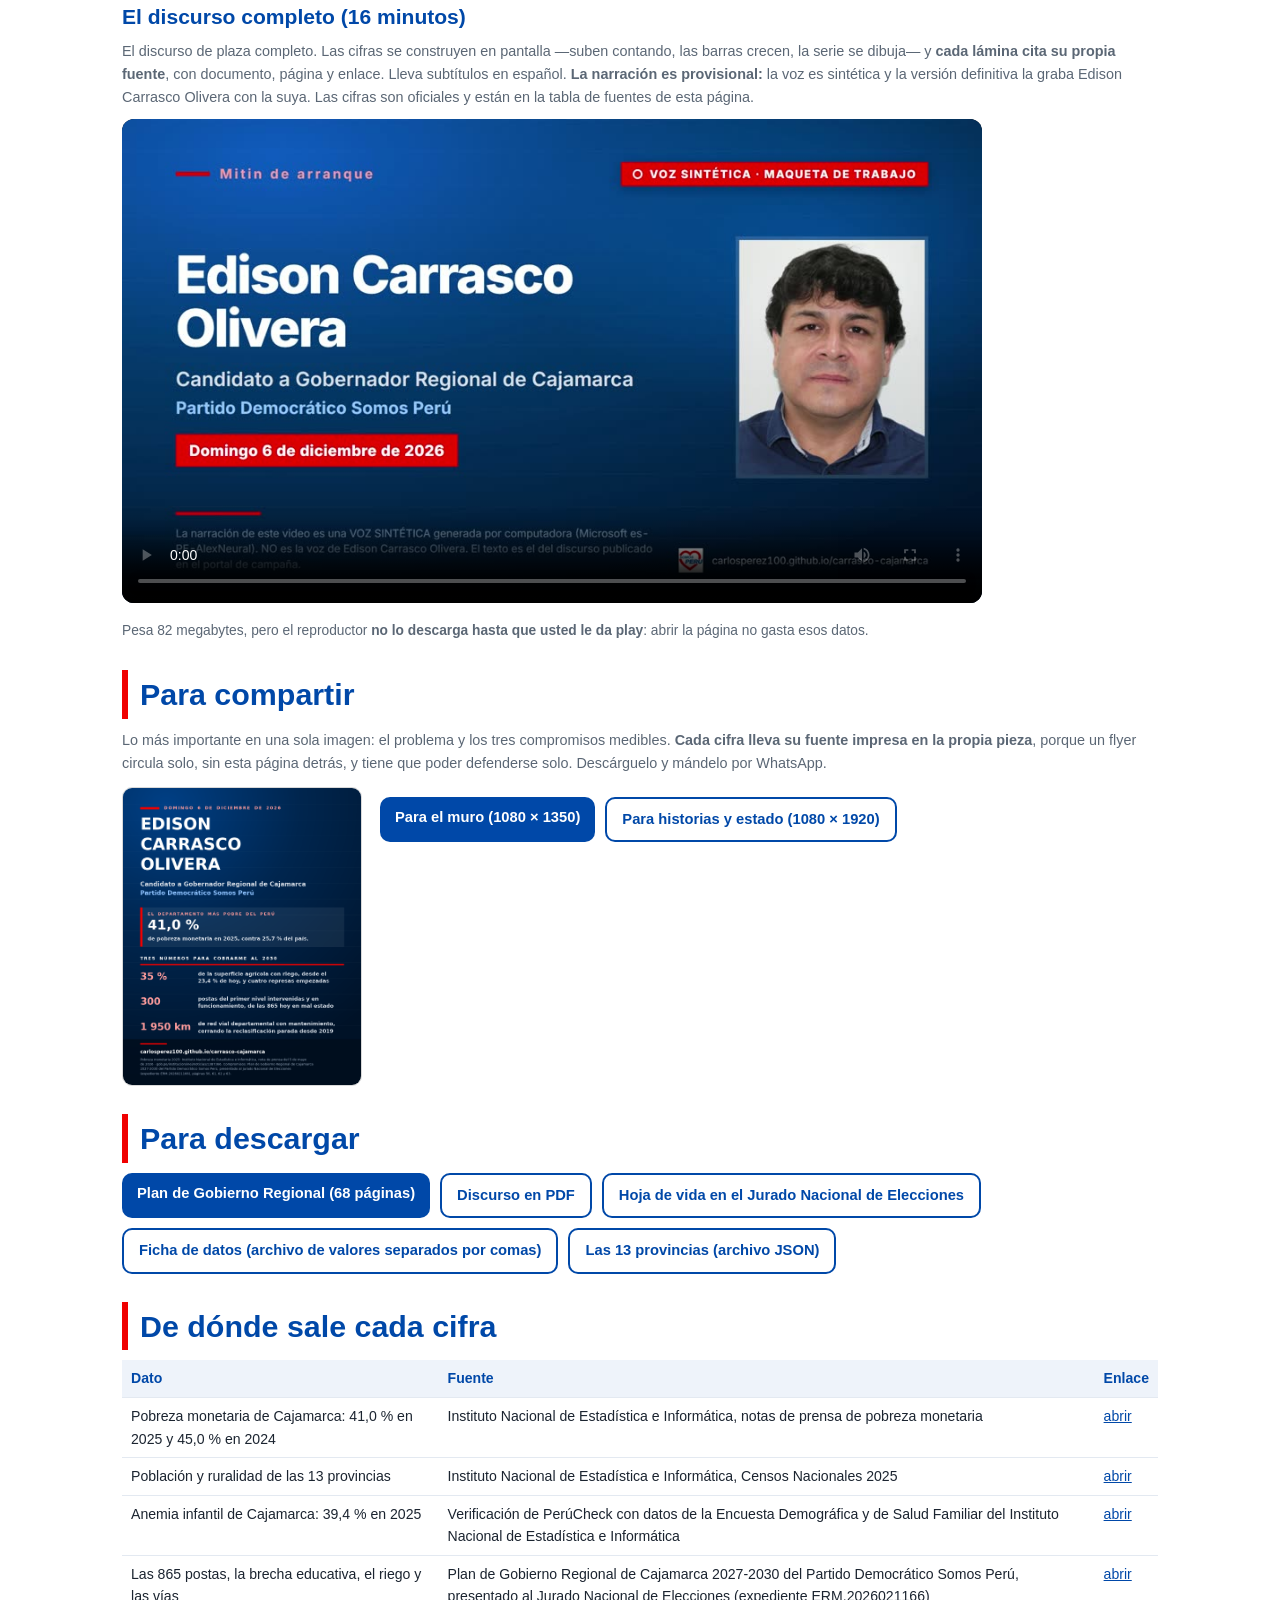
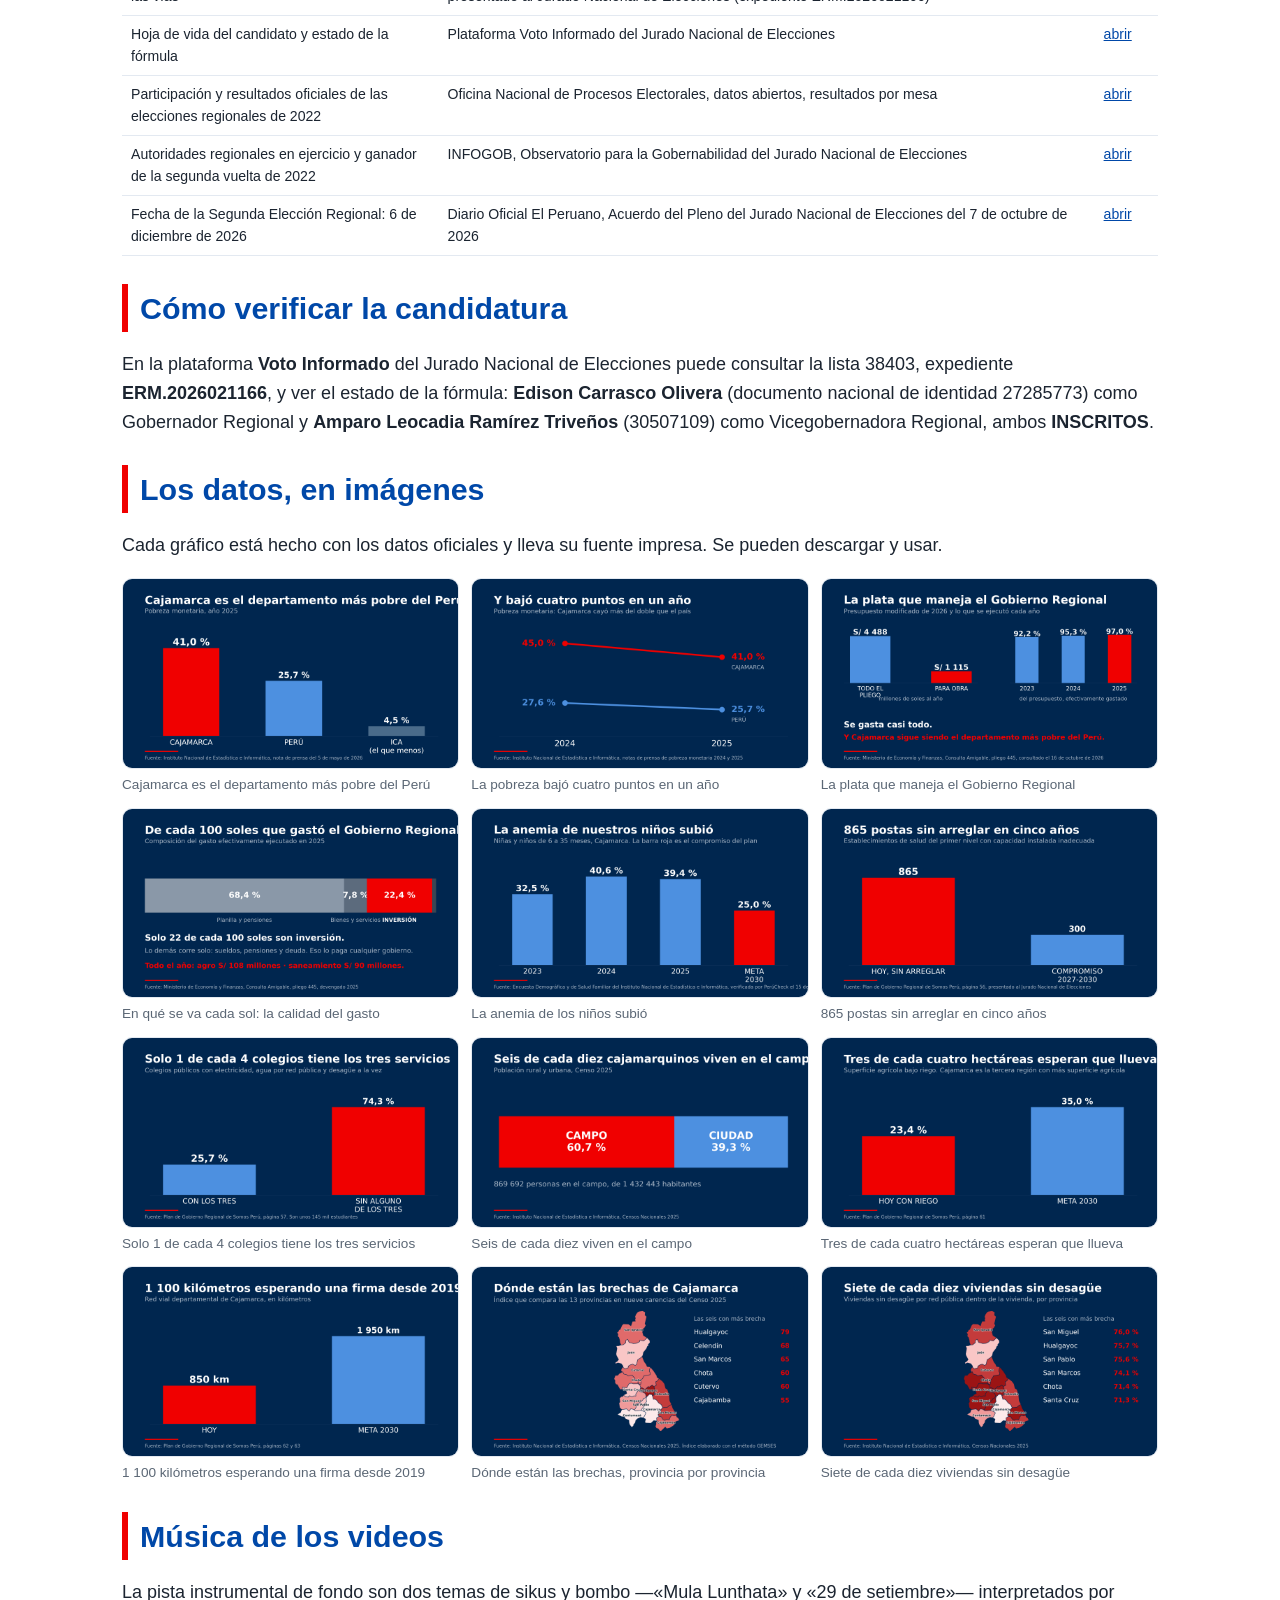
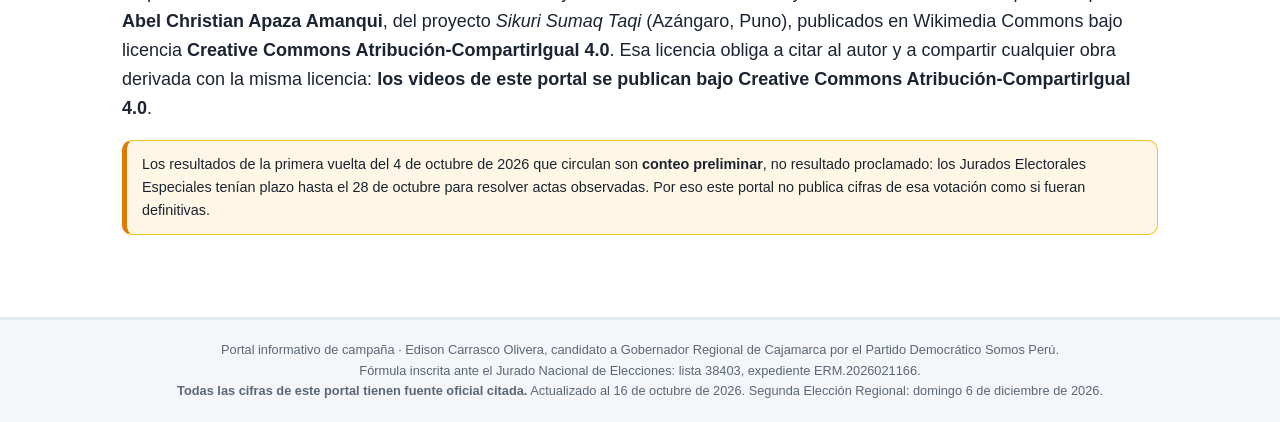
==== commit b82af967: "Flyer para compartir en la pagina de documentos, en los dos formatos, con las fuentes impresas" ====
--- a/documentos.html
+++ b/documentos.html
@@ -48,6 +48,21 @@
   <p style="font-size:.86rem;color:var(--muted);margin:8px 0 0">Pesa 82 megabytes, pero el reproductor
   <b>no lo descarga hasta que usted le da play</b>: abrir la página no gasta esos datos.</p>
 
+  <h2 class="sec">Para compartir</h2>
+  <p style="font-size:.9rem;color:var(--muted);margin:0 0 12px">Lo más importante en una sola imagen:
+  el problema y los tres compromisos medibles. <b>Cada cifra lleva su fuente impresa en la propia pieza</b>,
+  porque un flyer circula solo, sin esta página detrás, y tiene que poder defenderse solo.
+  Descárguelo y mándelo por WhatsApp.</p>
+  <div style="display:flex;gap:18px;flex-wrap:wrap;align-items:flex-start">
+    <a href="img/flyer_carrasco.png" download>
+      <img src="img/flyer_carrasco.png" alt="Flyer de campaña con las cifras y sus fuentes"
+           style="width:240px;border-radius:10px;display:block;border:1px solid rgba(0,0,0,.15)"></a>
+    <div class="btns" style="flex:1;min-width:260px">
+      <a class="btn" href="img/flyer_carrasco.png" download>Para el muro (1080 × 1350)</a>
+      <a class="btn o" href="img/flyer_carrasco_historia.png" download>Para historias y estado (1080 × 1920)</a>
+    </div>
+  </div>
+
   <h2 class="sec">Para descargar</h2>
   <div class="btns">
     <a class="btn" href="docs/plan_gobierno_somosperu_cajamarca.pdf">Plan de Gobierno Regional (68 páginas)</a>
